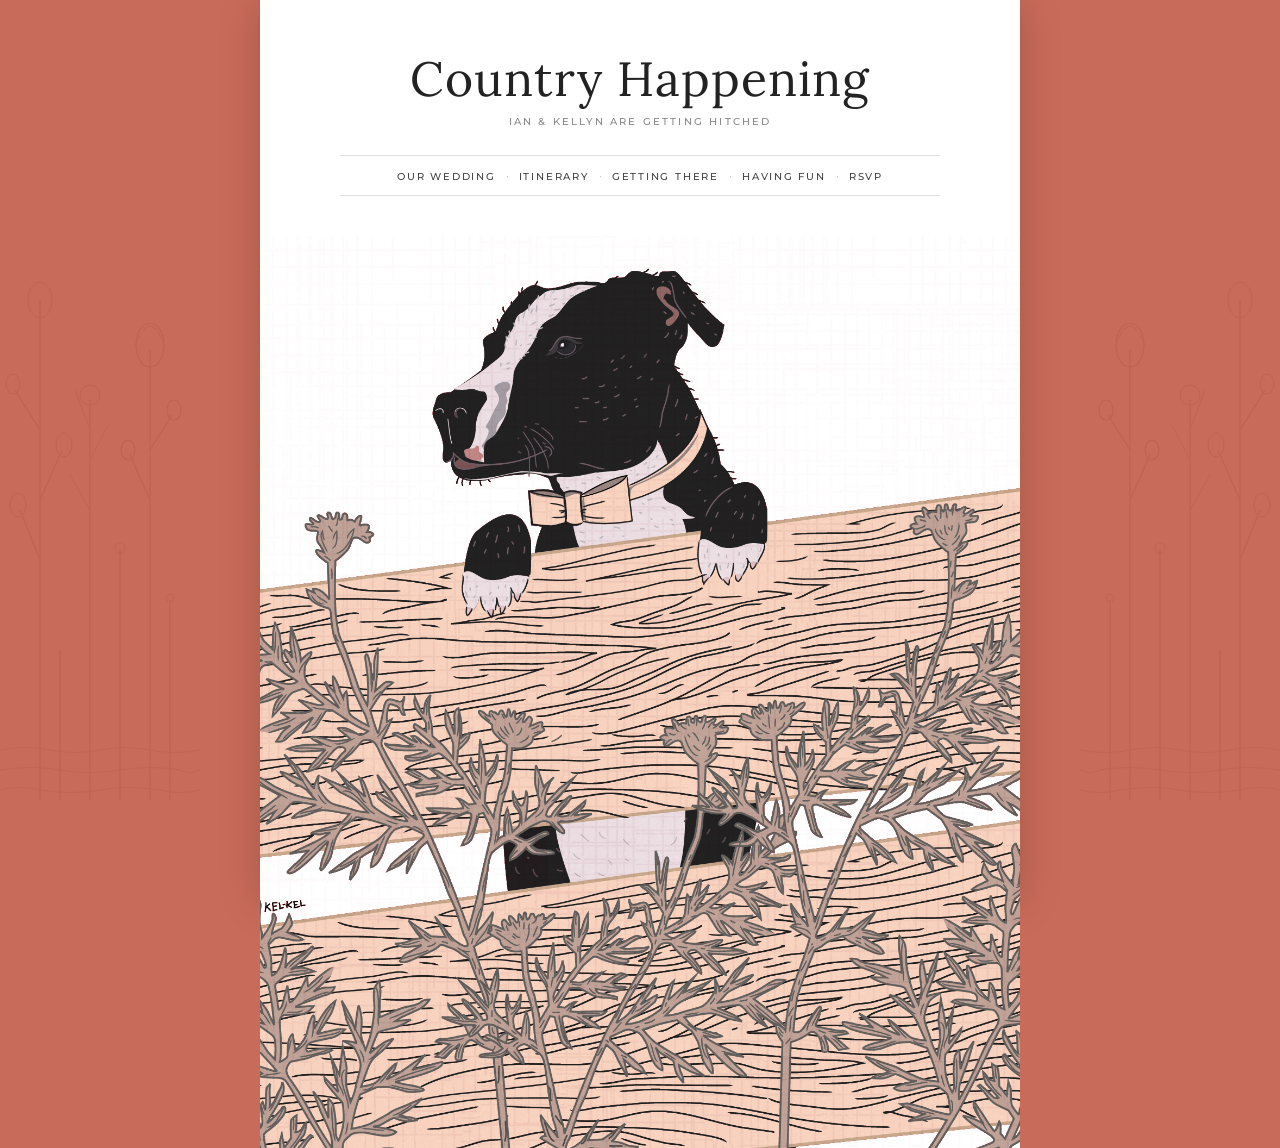
==== index.html @ 74654b78 "Initial site recreation of Country Happening wedding website Recreates the 2015 Squarespace wedding " ====
<!DOCTYPE html>
<html lang="en">
<head>
  <meta charset="UTF-8">
  <meta name="viewport" content="width=device-width, initial-scale=1.0">
  <title>Country Happening</title>
  <link rel="stylesheet" href="css/style.css">
</head>
<body>
  <div class="page-wrapper">

    <header class="site-header">
      <h1 class="site-title">Country Happening</h1>
      <p class="site-subtitle">Ian &amp; Kellyn Are Getting Hitched</p>
      <nav class="site-nav" aria-label="Primary">
        <ul>
          <li><a href="wedding.html">Our Wedding</a></li>
          <li><a href="itinerary.html">Itinerary</a></li>
          <li><a href="getting-there.html">Getting There</a></li>
          <li><a href="having-fun.html">Having Fun</a></li>
          <li><a href="rsvp.html">RSVP</a></li>
        </ul>
      </nav>
    </header>

    <main class="site-content">
      <!-- Dog illustration — front and back swap every 10 seconds -->
      <div class="hero-dog" style="position:relative; margin: 0 -60px;">
        <img class="dog-front" src="images/white_front.jpg" alt="Tay, the dog, peeking over a fence from the front" style="width:100%; display:block;">
        <img class="dog-back"  src="images/white_back.jpg"  alt="Tay, the dog, seen from the back" style="position:absolute;top:0;left:0;width:100%;opacity:0;">
      </div>
    </main>

    <footer class="site-footer">
      <nav class="site-footer-nav" aria-label="Footer primary">
        <ul>
          <li><a href="wedding.html">Our Wedding</a></li>
          <li><a href="itinerary.html">Itinerary</a></li>
          <li><a href="getting-there.html">Getting There</a></li>
          <li><a href="having-fun.html">Having Fun</a></li>
          <li><a href="rsvp.html">RSVP</a></li>
        </ul>
      </nav>
      <nav class="site-footer-nav" aria-label="Footer secondary">
        <ul>
          <li><a href="photos.html">Photos</a></li>
          <li><a href="playlist.html">Playlist</a></li>
          <li><a href="road-trip.html">Road Trip</a></li>
          <li><a href="registry.html">Registry</a></li>
          <li><a href="updates.html">Updates</a></li>
        </ul>
      </nav>
      <p class="footer-quote">"Sunset Scenes, West Virginia Blue Ridge Mountains, Shenandoah River" &mdash; John Denver</p>
    </footer>

  </div>

  <script>
    // Swap front/back dog illustration every 10 seconds
    const front = document.querySelector('.dog-front');
    const back  = document.querySelector('.dog-back');
    let showingFront = true;

    setInterval(() => {
      if (showingFront) {
        back.style.transition  = 'opacity 1s ease';
        front.style.transition = 'opacity 1s ease';
        back.style.opacity  = '1';
        front.style.opacity = '0';
      } else {
        back.style.opacity  = '0';
        front.style.opacity = '1';
      }
      showingFront = !showingFront;
    }, 10000);
  </script>
</body>
</html>
---- css/style.css ----
@import url('https://fonts.googleapis.com/css2?family=Lora:ital,wght@0,400;0,700;1,400&family=Montserrat:wght@300;400;500;600&display=swap');

/* ─── Reset & Base ─────────────────────────────────────────── */
*, *::before, *::after { box-sizing: border-box; margin: 0; padding: 0; }

html { font-size: 16px; }

body {
  font-family: 'Montserrat', 'Helvetica Neue', sans-serif;
  background-color: #C96B5A;
  min-height: 100vh;
  position: relative;
  overflow-x: hidden;
}

/* ─── Botanical Side Patterns ───────────────────────────────── */
body::before,
body::after {
  content: '';
  position: fixed;
  top: 0;
  bottom: 0;
  width: 200px;
  background-image: url("data:image/svg+xml,%3Csvg xmlns='http://www.w3.org/2000/svg' width='200' height='800' viewBox='0 0 200 800'%3E%3Cg fill='none' stroke='%23B85C4C' stroke-width='1.2' opacity='0.6'%3E%3C!-- Tall stem with leaves --%3E%3Cline x1='40' y1='800' x2='40' y2='300'/%3E%3Cellipse cx='40' cy='300' rx='12' ry='18' stroke-width='1'/%3E%3Cline x1='40' y1='560' x2='20' y2='510'/%3E%3Cellipse cx='18' cy='505' rx='8' ry='12' stroke-width='1'/%3E%3Cline x1='40' y1='500' x2='62' y2='450'/%3E%3Cellipse cx='64' cy='445' rx='8' ry='12' stroke-width='1'/%3E%3Cline x1='40' y1='430' x2='15' y2='390'/%3E%3Cellipse cx='13' cy='384' rx='7' ry='10' stroke-width='1'/%3E%3C!-- Wildflower stem --%3E%3Cline x1='90' y1='800' x2='90' y2='400'/%3E%3Ccircle cx='90' cy='395' r='10' stroke-width='1'/%3E%3Cline x1='90' y1='430' x2='75' y2='390' stroke-width='0.8'/%3E%3Cline x1='90' y1='460' x2='108' y2='425' stroke-width='0.8'/%3E%3Cline x1='90' y1='510' x2='70' y2='475' stroke-width='0.8'/%3E%3C!-- Thistle --%3E%3Cline x1='150' y1='800' x2='150' y2='350'/%3E%3Cellipse cx='150' cy='345' rx='14' ry='22' stroke-width='1.2'/%3E%3Cpath d='M 136 345 Q 140 330 150 325 Q 160 330 164 345' stroke-width='0.8'/%3E%3Cline x1='150' y1='500' x2='130' y2='455'/%3E%3Cellipse cx='128' cy='450' rx='7' ry='10'/%3E%3Cline x1='150' y1='450' x2='172' y2='415'/%3E%3Cellipse cx='174' cy='410' rx='7' ry='10'/%3E%3C!-- Small stems --%3E%3Cline x1='120' y1='800' x2='120' y2='550'/%3E%3Ccircle cx='120' cy='548' r='5' stroke-width='0.8'/%3E%3Cline x1='170' y1='800' x2='170' y2='600'/%3E%3Ccircle cx='170' cy='598' r='4' stroke-width='0.8'/%3E%3Cline x1='60' y1='800' x2='60' y2='650'/%3E%3C!-- Horizontal wavy grass lines --%3E%3Cpath d='M 0 750 Q 25 745 50 750 Q 75 755 100 750 Q 125 745 150 750 Q 175 755 200 750' stroke-width='0.8'/%3E%3Cpath d='M 0 770 Q 30 765 60 770 Q 90 775 120 770 Q 150 765 180 770 Q 190 775 200 770' stroke-width='0.8'/%3E%3Cpath d='M 0 790 Q 20 785 40 790 Q 70 795 100 790 Q 130 785 160 790 Q 180 795 200 790' stroke-width='0.8'/%3E%3C/g%3E%3C!-- Upper section repeat --%3E%3Cg fill='none' stroke='%23B85C4C' stroke-width='1.2' opacity='0.6' transform='translate(0,-800)'%3E%3Cline x1='40' y1='800' x2='40' y2='300'/%3E%3Cellipse cx='40' cy='300' rx='12' ry='18' stroke-width='1'/%3E%3Cline x1='40' y1='560' x2='20' y2='510'/%3E%3Cline x1='40' y1='500' x2='62' y2='450'/%3E%3Cline x1='90' y1='800' x2='90' y2='400'/%3E%3Ccircle cx='90' cy='395' r='10' stroke-width='1'/%3E%3Cline x1='150' y1='800' x2='150' y2='350'/%3E%3Cellipse cx='150' cy='345' rx='14' ry='22' stroke-width='1.2'/%3E%3Cline x1='120' y1='800' x2='120' y2='550'/%3E%3Ccircle cx='120' cy='548' r='5' stroke-width='0.8'/%3E%3Cpath d='M 0 750 Q 25 745 50 750 Q 75 755 100 750 Q 125 745 150 750 Q 175 755 200 750' stroke-width='0.8'/%3E%3C/g%3E%3C/svg%3E");
  background-repeat: repeat-y;
  background-size: 200px auto;
  pointer-events: none;
  z-index: 0;
}

body::before { left: 0; }
body::after  { right: 0; transform: scaleX(-1); }

/* ─── Page Wrapper ──────────────────────────────────────────── */
.page-wrapper {
  position: relative;
  z-index: 1;
  max-width: 760px;
  margin: 0 auto;
  background: #fff;
  box-shadow: 0 2px 40px rgba(0,0,0,0.18);
  min-height: 100vh;
}

/* ─── Site Header ───────────────────────────────────────────── */
.site-header {
  padding: 48px 40px 0;
  text-align: center;
}

.site-title {
  font-family: 'Lora', Georgia, serif;
  font-size: 3rem;
  font-weight: 400;
  letter-spacing: 0.02em;
  color: #222;
  margin-bottom: 6px;
}

.site-subtitle {
  font-family: 'Montserrat', sans-serif;
  font-size: 0.62rem;
  font-weight: 500;
  letter-spacing: 0.22em;
  text-transform: uppercase;
  color: #888;
  margin-bottom: 28px;
}

/* ─── Navigation ────────────────────────────────────────────── */
.site-nav {
  border-top: 1px solid #e0e0e0;
  border-bottom: 1px solid #e0e0e0;
  padding: 12px 0;
  margin: 0 40px;
}

.site-nav ul,
.site-footer-nav ul {
  list-style: none;
  display: flex;
  justify-content: center;
  flex-wrap: wrap;
  gap: 0;
}

.site-nav ul li,
.site-footer-nav ul li {
  display: flex;
  align-items: center;
}

.site-nav ul li:not(:last-child)::after,
.site-footer-nav ul li:not(:last-child)::after {
  content: '·';
  color: #bbb;
  margin: 0 10px;
  font-size: 0.75rem;
}

.site-nav a,
.site-footer-nav a {
  font-family: 'Montserrat', sans-serif;
  font-size: 0.62rem;
  font-weight: 500;
  letter-spacing: 0.18em;
  text-transform: uppercase;
  color: #444;
  text-decoration: none;
  transition: color 0.2s;
}

.site-nav a:hover,
.site-footer-nav a:hover,
.site-nav a.active,
.site-footer-nav a.active {
  color: #C96B5A;
}

/* ─── Main Content ──────────────────────────────────────────── */
.site-content {
  padding: 40px 60px 60px;
}

/* ─── Hero Dog Animation ────────────────────────────────────── */
.hero-dog {
  position: relative;
  text-align: center;
  margin: 0 -60px;
}

.hero-dog img {
  width: 100%;
  display: block;
}

.hero-dog .dog-front,
.hero-dog .dog-back {
  position: absolute;
  top: 0; left: 0;
  width: 100%;
}

.hero-dog .dog-back {
  animation: dogSwap 20s infinite;
}

.hero-dog .dog-front {
  animation: dogSwapFront 20s infinite;
}

@keyframes dogSwap {
  0%, 45%   { opacity: 0; }
  50%, 95%  { opacity: 1; }
  100%      { opacity: 0; }
}

@keyframes dogSwapFront {
  0%, 45%   { opacity: 1; }
  50%, 95%  { opacity: 0; }
  100%      { opacity: 1; }
}

/* ─── Content Typography ────────────────────────────────────── */
.site-content h1 {
  font-family: 'Lora', Georgia, serif;
  font-size: 1.6rem;
  font-weight: 400;
  text-align: center;
  letter-spacing: 0.04em;
  color: #222;
  margin: 32px 0 8px;
  text-transform: uppercase;
}

.site-content h2 {
  font-family: 'Montserrat', sans-serif;
  font-size: 0.95rem;
  font-weight: 500;
  color: #333;
  margin: 28px 0 12px;
  text-transform: uppercase;
  letter-spacing: 0.08em;
}

.site-content h3 {
  font-family: 'Montserrat', sans-serif;
  font-size: 0.7rem;
  font-weight: 600;
  color: #888;
  letter-spacing: 0.15em;
  text-transform: uppercase;
  text-align: center;
  margin: 4px 0 12px;
}

.site-content h4 {
  font-family: 'Montserrat', sans-serif;
  font-size: 0.7rem;
  font-weight: 600;
  color: #888;
  letter-spacing: 0.12em;
  text-transform: uppercase;
  margin: 20px 0 6px;
}

.site-content p {
  font-size: 0.88rem;
  line-height: 1.75;
  color: #444;
  margin-bottom: 14px;
}

.site-content .lead {
  font-size: 0.88rem;
  line-height: 1.8;
  color: #555;
  text-align: center;
  margin: 0 auto 28px;
  max-width: 580px;
}

.site-content a {
  color: #C96B5A;
  text-decoration: underline;
  text-decoration-color: rgba(201,107,90,0.4);
}

.site-content a:hover { text-decoration-color: #C96B5A; }

.site-content hr {
  border: none;
  border-top: 1px solid #e8e8e8;
  margin: 28px 0;
}

.site-content ol, .site-content ul {
  padding-left: 22px;
  margin-bottom: 16px;
}

.site-content li {
  font-size: 0.88rem;
  line-height: 1.75;
  color: #444;
  margin-bottom: 8px;
}

/* ─── Page Hero Image ───────────────────────────────────────── */
.page-hero {
  margin: 0 -60px 32px;
}

.page-hero img {
  width: 100%;
  display: block;
  max-height: 360px;
  object-fit: cover;
}

.page-hero figcaption {
  font-size: 0.68rem;
  color: #aaa;
  text-align: center;
  padding: 6px 0;
  letter-spacing: 0.06em;
  font-style: italic;
}

/* ─── Itinerary Items ───────────────────────────────────────── */
.itinerary-day {
  display: flex;
  gap: 24px;
  margin-bottom: 40px;
  align-items: flex-start;
}

.itinerary-day .day-image {
  flex: 0 0 180px;
}

.itinerary-day .day-image img {
  width: 100%;
  display: block;
}

.itinerary-day .day-content {
  flex: 1;
}

.itinerary-day .day-title {
  font-family: 'Montserrat', sans-serif;
  font-size: 0.62rem;
  font-weight: 700;
  letter-spacing: 0.2em;
  text-transform: uppercase;
  color: #888;
  margin-bottom: 2px;
}

.itinerary-day .day-name {
  font-family: 'Lora', Georgia, serif;
  font-size: 1.4rem;
  color: #222;
  margin-bottom: 4px;
}

.itinerary-day .day-date {
  font-size: 0.72rem;
  color: #aaa;
  letter-spacing: 0.06em;
  margin-bottom: 12px;
}

/* ─── Photo Gallery ─────────────────────────────────────────── */
.photo-grid {
  display: grid;
  grid-template-columns: repeat(3, 1fr);
  gap: 6px;
  margin: 0 -60px;
}

.photo-grid img {
  width: 100%;
  aspect-ratio: 1;
  object-fit: cover;
  display: block;
  cursor: pointer;
  transition: opacity 0.2s;
}

.photo-grid img:hover { opacity: 0.88; }

/* ─── Playlist ──────────────────────────────────────────────── */
.playlist-embed {
  display: flex;
  gap: 24px;
  align-items: flex-start;
  margin-bottom: 32px;
}

.playlist-embed .album-art {
  flex: 0 0 140px;
}

.playlist-embed .album-art img {
  width: 100%;
  display: block;
  border: 1px solid #eee;
}

.playlist-embed .album-info .playlist-title {
  font-family: 'Montserrat', sans-serif;
  font-size: 0.68rem;
  font-weight: 700;
  letter-spacing: 0.15em;
  text-transform: uppercase;
  color: #444;
  margin-bottom: 2px;
}

.playlist-embed .album-info p {
  font-size: 0.75rem;
  color: #888;
}

.tracklist {
  list-style: none;
  padding: 0;
}

.tracklist li {
  display: flex;
  justify-content: space-between;
  align-items: baseline;
  padding: 10px 0;
  border-bottom: 1px solid #f0f0f0;
  font-size: 0.82rem;
  color: #333;
}

.tracklist li .track-artist {
  font-size: 0.72rem;
  color: #999;
  margin-top: 2px;
}

.tracklist li .track-info { flex: 1; }

.tracklist li .track-duration {
  color: #bbb;
  font-size: 0.72rem;
  margin-left: 12px;
}

/* ─── Registry ──────────────────────────────────────────────── */
.registry-orgs ol {
  padding-left: 20px;
}

.registry-orgs li {
  margin-bottom: 14px;
}

/* ─── Updates ───────────────────────────────────────────────── */
.post-item {
  margin-bottom: 48px;
  padding-bottom: 48px;
  border-bottom: 1px solid #eee;
}

.post-item:last-child { border-bottom: none; }

.post-meta {
  font-size: 0.68rem;
  color: #aaa;
  letter-spacing: 0.1em;
  text-transform: uppercase;
  margin-bottom: 8px;
}

.post-title {
  font-family: 'Lora', Georgia, serif;
  font-size: 1.4rem;
  font-weight: 400;
  color: #222;
  margin-bottom: 16px;
}

/* ─── RSVP Form ─────────────────────────────────────────────── */
.form-field {
  margin-bottom: 20px;
}

.form-field label {
  display: block;
  font-size: 0.68rem;
  font-weight: 600;
  letter-spacing: 0.12em;
  text-transform: uppercase;
  color: #666;
  margin-bottom: 6px;
}

.form-field input,
.form-field textarea {
  width: 100%;
  padding: 10px 14px;
  border: 1px solid #ddd;
  font-family: 'Montserrat', sans-serif;
  font-size: 0.85rem;
  color: #333;
  background: #fafafa;
  outline: none;
  transition: border-color 0.2s;
}

.form-field input:focus,
.form-field textarea:focus { border-color: #C96B5A; }

.form-field textarea { height: 100px; resize: vertical; }

.form-row { display: flex; gap: 16px; }
.form-row .form-field { flex: 1; }

.btn-submit {
  display: block;
  width: 100%;
  padding: 14px;
  background: #333;
  color: #fff;
  border: none;
  font-family: 'Montserrat', sans-serif;
  font-size: 0.68rem;
  font-weight: 600;
  letter-spacing: 0.2em;
  text-transform: uppercase;
  cursor: pointer;
  transition: background 0.2s;
  margin-top: 10px;
}

.btn-submit:hover { background: #C96B5A; }

.archived-notice {
  background: #fdf5f4;
  border: 1px solid #f0d8d4;
  padding: 16px 20px;
  margin-bottom: 28px;
  font-size: 0.82rem;
  color: #888;
  text-align: center;
}

/* ─── Site Footer ───────────────────────────────────────────── */
.site-footer {
  padding: 28px 40px 40px;
  text-align: center;
  border-top: 1px solid #e0e0e0;
}

.site-footer-nav {
  margin-bottom: 14px;
}

.site-footer-nav + .site-footer-nav {
  margin-top: 10px;
  margin-bottom: 0;
}

.footer-quote {
  font-family: 'Lora', Georgia, serif;
  font-style: italic;
  font-size: 0.72rem;
  color: #bbb;
  margin-top: 20px;
  letter-spacing: 0.04em;
}

/* ─── Road Trip Stops ───────────────────────────────────────── */
.stop-item {
  margin-bottom: 32px;
}

.stop-item h3 {
  text-align: left;
  font-size: 0.75rem;
  color: #C96B5A;
  margin-bottom: 4px;
}

/* ─── Responsive ────────────────────────────────────────────── */
@media (max-width: 820px) {
  body::before, body::after { display: none; }
  .page-wrapper { box-shadow: none; }
  .site-content { padding: 30px 30px 50px; }
  .page-hero, .hero-dog { margin: 0 -30px 28px; }
  .photo-grid { margin: 0 -30px; grid-template-columns: repeat(2, 1fr); }
  .site-header { padding: 36px 30px 0; }
  .site-nav { margin: 0 30px; }
  .site-footer { padding: 24px 30px 36px; }
  .itinerary-day { flex-direction: column; }
  .itinerary-day .day-image { flex: none; width: 100%; }
  .playlist-embed { flex-direction: column; }
}

@media (max-width: 500px) {
  .site-title { font-size: 2.2rem; }
  .photo-grid { grid-template-columns: repeat(2, 1fr); }
}
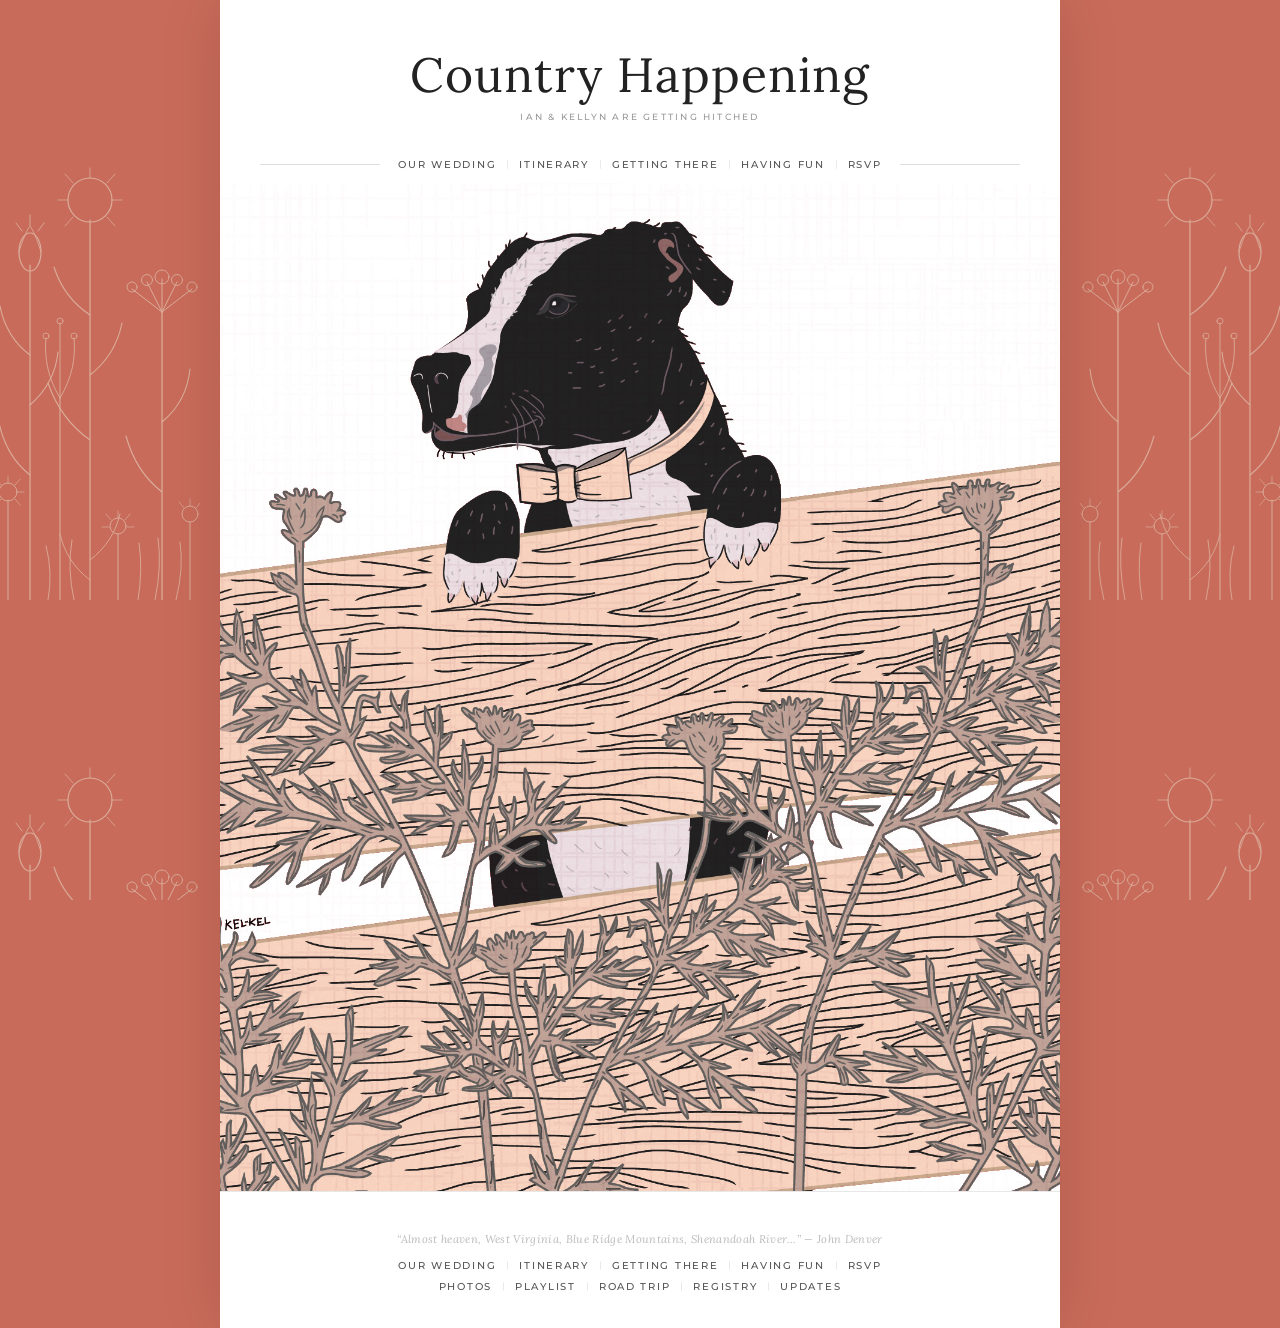
==== commit 9a6053cb: "Overhaul homepage layout to match original Squarespace site - Add botanical wildflower SVG side patt" ====
--- a/index.html
+++ b/index.html
@@ -10,7 +10,7 @@
   <div class="page-wrapper">
 
     <header class="site-header">
-      <h1 class="site-title">Country Happening</h1>
+      <h1 class="site-title"><a href="index.html">Country Happening</a></h1>
       <p class="site-subtitle">Ian &amp; Kellyn Are Getting Hitched</p>
       <nav class="site-nav" aria-label="Primary">
         <ul>
@@ -23,15 +23,16 @@
       </nav>
     </header>
 
-    <main class="site-content">
-      <!-- Dog illustration — front and back swap every 10 seconds -->
-      <div class="hero-dog" style="position:relative; margin: 0 -60px;">
-        <img class="dog-front" src="images/white_front.jpg" alt="Tay, the dog, peeking over a fence from the front" style="width:100%; display:block;">
-        <img class="dog-back"  src="images/white_back.jpg"  alt="Tay, the dog, seen from the back" style="position:absolute;top:0;left:0;width:100%;opacity:0;">
+    <!-- Homepage: full-bleed dog illustration, no padding -->
+    <main class="site-content site-content--home">
+      <div class="hero-dog">
+        <img class="dog-front" src="images/white_front.jpg" alt="Tay, peeking over a fence from the front">
+        <img class="dog-back"  src="images/white_back.jpg"  alt="Tay, seen from the back">
       </div>
     </main>
 
     <footer class="site-footer">
+      <p class="footer-quote">&ldquo;Almost heaven, West Virginia, Blue Ridge Mountains, Shenandoah River&hellip;&rdquo; &mdash; John Denver</p>
       <nav class="site-footer-nav" aria-label="Footer primary">
         <ul>
           <li><a href="wedding.html">Our Wedding</a></li>
@@ -50,26 +51,25 @@
           <li><a href="updates.html">Updates</a></li>
         </ul>
       </nav>
-      <p class="footer-quote">"Sunset Scenes, West Virginia Blue Ridge Mountains, Shenandoah River" &mdash; John Denver</p>
     </footer>
 
   </div>
 
   <script>
-    // Swap front/back dog illustration every 10 seconds
+    // Swap front/back dog illustration every 10 seconds with a 1s crossfade
     const front = document.querySelector('.dog-front');
     const back  = document.querySelector('.dog-back');
     let showingFront = true;
 
     setInterval(() => {
+      front.style.transition = 'opacity 1s ease';
+      back.style.transition  = 'opacity 1s ease';
       if (showingFront) {
-        back.style.transition  = 'opacity 1s ease';
-        front.style.transition = 'opacity 1s ease';
+        front.style.opacity = '0';
         back.style.opacity  = '1';
-        front.style.opacity = '0';
       } else {
+        front.style.opacity = '1';
         back.style.opacity  = '0';
-        front.style.opacity = '1';
       }
       showingFront = !showingFront;
     }, 10000);
--- a/css/style.css
+++ b/css/style.css
@@ -20,31 +20,32 @@
   position: fixed;
   top: 0;
   bottom: 0;
-  width: 200px;
-  background-image: url("data:image/svg+xml,%3Csvg xmlns='http://www.w3.org/2000/svg' width='200' height='800' viewBox='0 0 200 800'%3E%3Cg fill='none' stroke='%23B85C4C' stroke-width='1.2' opacity='0.6'%3E%3C!-- Tall stem with leaves --%3E%3Cline x1='40' y1='800' x2='40' y2='300'/%3E%3Cellipse cx='40' cy='300' rx='12' ry='18' stroke-width='1'/%3E%3Cline x1='40' y1='560' x2='20' y2='510'/%3E%3Cellipse cx='18' cy='505' rx='8' ry='12' stroke-width='1'/%3E%3Cline x1='40' y1='500' x2='62' y2='450'/%3E%3Cellipse cx='64' cy='445' rx='8' ry='12' stroke-width='1'/%3E%3Cline x1='40' y1='430' x2='15' y2='390'/%3E%3Cellipse cx='13' cy='384' rx='7' ry='10' stroke-width='1'/%3E%3C!-- Wildflower stem --%3E%3Cline x1='90' y1='800' x2='90' y2='400'/%3E%3Ccircle cx='90' cy='395' r='10' stroke-width='1'/%3E%3Cline x1='90' y1='430' x2='75' y2='390' stroke-width='0.8'/%3E%3Cline x1='90' y1='460' x2='108' y2='425' stroke-width='0.8'/%3E%3Cline x1='90' y1='510' x2='70' y2='475' stroke-width='0.8'/%3E%3C!-- Thistle --%3E%3Cline x1='150' y1='800' x2='150' y2='350'/%3E%3Cellipse cx='150' cy='345' rx='14' ry='22' stroke-width='1.2'/%3E%3Cpath d='M 136 345 Q 140 330 150 325 Q 160 330 164 345' stroke-width='0.8'/%3E%3Cline x1='150' y1='500' x2='130' y2='455'/%3E%3Cellipse cx='128' cy='450' rx='7' ry='10'/%3E%3Cline x1='150' y1='450' x2='172' y2='415'/%3E%3Cellipse cx='174' cy='410' rx='7' ry='10'/%3E%3C!-- Small stems --%3E%3Cline x1='120' y1='800' x2='120' y2='550'/%3E%3Ccircle cx='120' cy='548' r='5' stroke-width='0.8'/%3E%3Cline x1='170' y1='800' x2='170' y2='600'/%3E%3Ccircle cx='170' cy='598' r='4' stroke-width='0.8'/%3E%3Cline x1='60' y1='800' x2='60' y2='650'/%3E%3C!-- Horizontal wavy grass lines --%3E%3Cpath d='M 0 750 Q 25 745 50 750 Q 75 755 100 750 Q 125 745 150 750 Q 175 755 200 750' stroke-width='0.8'/%3E%3Cpath d='M 0 770 Q 30 765 60 770 Q 90 775 120 770 Q 150 765 180 770 Q 190 775 200 770' stroke-width='0.8'/%3E%3Cpath d='M 0 790 Q 20 785 40 790 Q 70 795 100 790 Q 130 785 160 790 Q 180 795 200 790' stroke-width='0.8'/%3E%3C/g%3E%3C!-- Upper section repeat --%3E%3Cg fill='none' stroke='%23B85C4C' stroke-width='1.2' opacity='0.6' transform='translate(0,-800)'%3E%3Cline x1='40' y1='800' x2='40' y2='300'/%3E%3Cellipse cx='40' cy='300' rx='12' ry='18' stroke-width='1'/%3E%3Cline x1='40' y1='560' x2='20' y2='510'/%3E%3Cline x1='40' y1='500' x2='62' y2='450'/%3E%3Cline x1='90' y1='800' x2='90' y2='400'/%3E%3Ccircle cx='90' cy='395' r='10' stroke-width='1'/%3E%3Cline x1='150' y1='800' x2='150' y2='350'/%3E%3Cellipse cx='150' cy='345' rx='14' ry='22' stroke-width='1.2'/%3E%3Cline x1='120' y1='800' x2='120' y2='550'/%3E%3Ccircle cx='120' cy='548' r='5' stroke-width='0.8'/%3E%3Cpath d='M 0 750 Q 25 745 50 750 Q 75 755 100 750 Q 125 745 150 750 Q 175 755 200 750' stroke-width='0.8'/%3E%3C/g%3E%3C/svg%3E");
+  width: 220px;
+  background-image: url('../images/botanical-pattern.svg');
   background-repeat: repeat-y;
   background-size: 200px auto;
   pointer-events: none;
   z-index: 0;
-}
-
-body::before { left: 0; }
+  opacity: 0.85;
+}
+
+body::before { left: 0; background-position: left top; }
 body::after  { right: 0; transform: scaleX(-1); }
 
 /* ─── Page Wrapper ──────────────────────────────────────────── */
 .page-wrapper {
   position: relative;
   z-index: 1;
-  max-width: 760px;
+  max-width: 840px;
   margin: 0 auto;
   background: #fff;
-  box-shadow: 0 2px 40px rgba(0,0,0,0.18);
+  box-shadow: 0 0 60px rgba(0,0,0,0.12);
   min-height: 100vh;
 }
 
 /* ─── Site Header ───────────────────────────────────────────── */
 .site-header {
-  padding: 48px 40px 0;
+  padding: 44px 40px 0;
   text-align: center;
 }
 
@@ -57,31 +58,57 @@
   margin-bottom: 6px;
 }
 
+.site-title a {
+  color: inherit;
+  text-decoration: none;
+}
+
+.site-title a:hover {
+  color: #C96B5A;
+}
+
 .site-subtitle {
   font-family: 'Montserrat', sans-serif;
-  font-size: 0.62rem;
+  font-size: 0.58rem;
   font-weight: 500;
-  letter-spacing: 0.22em;
-  text-transform: uppercase;
-  color: #888;
-  margin-bottom: 28px;
+  letter-spacing: 0.24em;
+  text-transform: uppercase;
+  color: #999;
+  margin-bottom: 24px;
 }
 
 /* ─── Navigation ────────────────────────────────────────────── */
+/* Nav spans full header width with decorative lines on each side */
 .site-nav {
-  border-top: 1px solid #e0e0e0;
-  border-bottom: 1px solid #e0e0e0;
-  padding: 12px 0;
-  margin: 0 40px;
-}
-
-.site-nav ul,
-.site-footer-nav ul {
+  display: flex;
+  align-items: center;
+  margin: 0;
+  padding: 13px 0;
+}
+
+.site-nav::before,
+.site-nav::after {
+  content: '';
+  flex: 1;
+  height: 1px;
+  background: #ddd;
+}
+
+.site-nav ul {
   list-style: none;
   display: flex;
   justify-content: center;
   flex-wrap: wrap;
   gap: 0;
+  padding: 0 18px;
+}
+
+.site-footer-nav ul {
+  list-style: none;
+  display: flex;
+  justify-content: center;
+  flex-wrap: wrap;
+  gap: 0;
 }
 
 .site-nav ul li,
@@ -90,22 +117,25 @@
   align-items: center;
 }
 
+/* Pipe separators */
 .site-nav ul li:not(:last-child)::after,
 .site-footer-nav ul li:not(:last-child)::after {
-  content: '·';
-  color: #bbb;
+  content: '|';
+  color: #ccc;
   margin: 0 10px;
-  font-size: 0.75rem;
+  font-size: 0.55rem;
+  font-weight: 300;
+  line-height: 1;
 }
 
 .site-nav a,
 .site-footer-nav a {
   font-family: 'Montserrat', sans-serif;
-  font-size: 0.62rem;
+  font-size: 0.6rem;
   font-weight: 500;
   letter-spacing: 0.18em;
   text-transform: uppercase;
-  color: #444;
+  color: #555;
   text-decoration: none;
   transition: color 0.2s;
 }
@@ -122,49 +152,37 @@
   padding: 40px 60px 60px;
 }
 
-/* ─── Hero Dog Animation ────────────────────────────────────── */
+/* Homepage: no padding — dog illustration is full-bleed */
+.site-content--home {
+  padding: 0;
+}
+
+/* ─── Hero Dog Animation (homepage) ────────────────────────── */
 .hero-dog {
   position: relative;
-  text-align: center;
-  margin: 0 -60px;
-}
-
-.hero-dog img {
-  width: 100%;
-  display: block;
-}
-
-.hero-dog .dog-front,
+  line-height: 0; /* remove gap below inline images */
+}
+
+/* Front image stays in normal flow to define container height */
+.hero-dog .dog-front {
+  display: block;
+  width: 100%;
+}
+
+/* Back image overlays on top, hidden by default; JS swaps opacity */
 .hero-dog .dog-back {
   position: absolute;
-  top: 0; left: 0;
-  width: 100%;
-}
-
-.hero-dog .dog-back {
-  animation: dogSwap 20s infinite;
-}
-
-.hero-dog .dog-front {
-  animation: dogSwapFront 20s infinite;
-}
-
-@keyframes dogSwap {
-  0%, 45%   { opacity: 0; }
-  50%, 95%  { opacity: 1; }
-  100%      { opacity: 0; }
-}
-
-@keyframes dogSwapFront {
-  0%, 45%   { opacity: 1; }
-  50%, 95%  { opacity: 0; }
-  100%      { opacity: 1; }
+  top: 0;
+  left: 0;
+  width: 100%;
+  display: block;
+  opacity: 0;
 }
 
 /* ─── Content Typography ────────────────────────────────────── */
 .site-content h1 {
   font-family: 'Lora', Georgia, serif;
-  font-size: 1.6rem;
+  font-size: 1.5rem;
   font-weight: 400;
   text-align: center;
   letter-spacing: 0.04em;
@@ -185,9 +203,9 @@
 
 .site-content h3 {
   font-family: 'Montserrat', sans-serif;
-  font-size: 0.7rem;
+  font-size: 0.68rem;
   font-weight: 600;
-  color: #888;
+  color: #999;
   letter-spacing: 0.15em;
   text-transform: uppercase;
   text-align: center;
@@ -246,7 +264,7 @@
   margin-bottom: 8px;
 }
 
-/* ─── Page Hero Image ───────────────────────────────────────── */
+/* ─── Page Hero Image (inner pages) ────────────────────────── */
 .page-hero {
   margin: 0 -60px 32px;
 }
@@ -402,7 +420,7 @@
   margin-bottom: 14px;
 }
 
-/* ─── Updates ───────────────────────────────────────────────── */
+/* ─── Updates / Blog Posts ──────────────────────────────────── */
 .post-item {
   margin-bottom: 48px;
   padding-bottom: 48px;
@@ -494,27 +512,26 @@
 
 /* ─── Site Footer ───────────────────────────────────────────── */
 .site-footer {
-  padding: 28px 40px 40px;
-  text-align: center;
-  border-top: 1px solid #e0e0e0;
+  padding: 22px 40px 36px;
+  text-align: center;
+  border-top: 1px solid #e8e8e8;
 }
 
 .site-footer-nav {
-  margin-bottom: 14px;
+  margin-bottom: 10px;
 }
 
 .site-footer-nav + .site-footer-nav {
-  margin-top: 10px;
   margin-bottom: 0;
 }
 
 .footer-quote {
   font-family: 'Lora', Georgia, serif;
   font-style: italic;
-  font-size: 0.72rem;
+  font-size: 0.7rem;
   color: #bbb;
-  margin-top: 20px;
-  letter-spacing: 0.04em;
+  margin: 18px 0 14px;
+  letter-spacing: 0.03em;
 }
 
 /* ─── Road Trip Stops ───────────────────────────────────────── */
@@ -530,15 +547,17 @@
 }
 
 /* ─── Responsive ────────────────────────────────────────────── */
-@media (max-width: 820px) {
+@media (max-width: 900px) {
   body::before, body::after { display: none; }
   .page-wrapper { box-shadow: none; }
+}
+
+@media (max-width: 820px) {
   .site-content { padding: 30px 30px 50px; }
-  .page-hero, .hero-dog { margin: 0 -30px 28px; }
+  .page-hero { margin: 0 -30px 28px; }
   .photo-grid { margin: 0 -30px; grid-template-columns: repeat(2, 1fr); }
-  .site-header { padding: 36px 30px 0; }
-  .site-nav { margin: 0 30px; }
-  .site-footer { padding: 24px 30px 36px; }
+  .site-header { padding: 36px 24px 0; }
+  .site-footer { padding: 20px 24px 32px; }
   .itinerary-day { flex-direction: column; }
   .itinerary-day .day-image { flex: none; width: 100%; }
   .playlist-embed { flex-direction: column; }
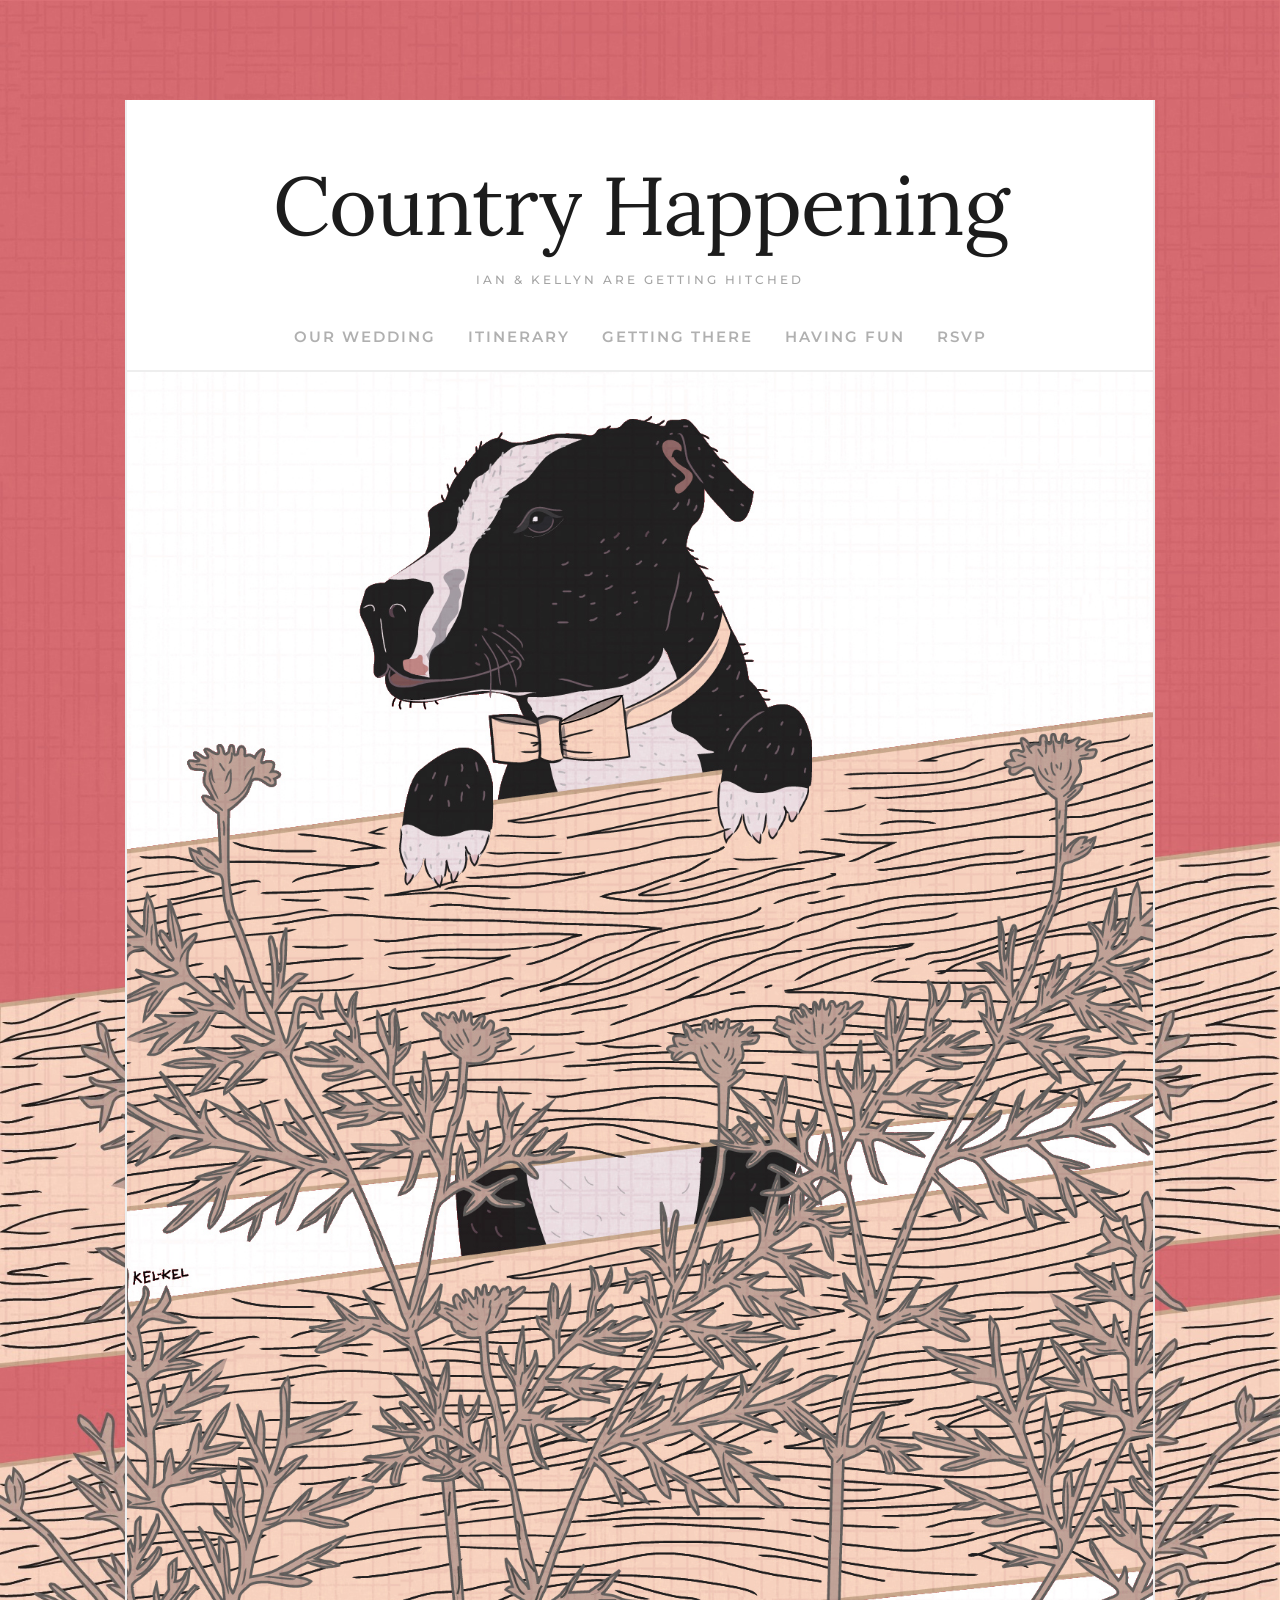
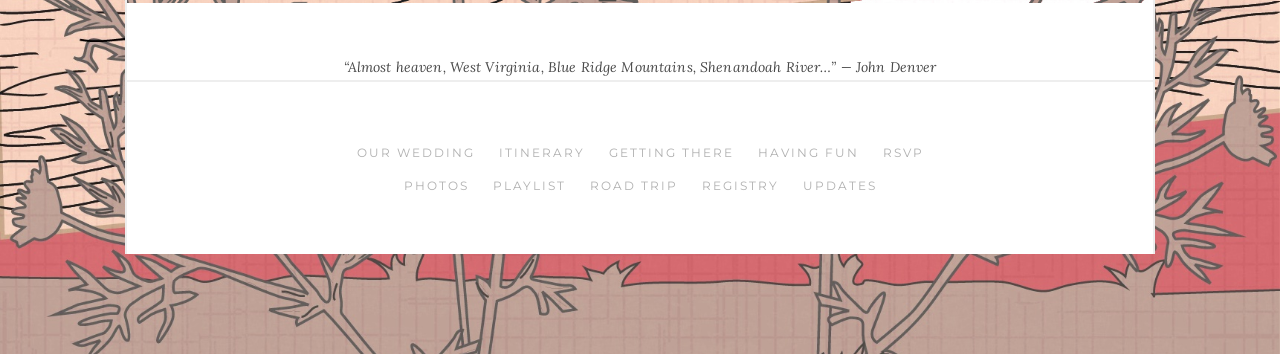
==== commit 3f3f1c1b: "Lock hero and footer structure to exact computed values Hero (Section 3): - site-content--home: marg" ====
--- a/index.html
+++ b/index.html
@@ -31,8 +31,8 @@
       </div>
     </main>
 
+      <p class="footer-quote">&ldquo;Almost heaven, West Virginia, Blue Ridge Mountains, Shenandoah River&hellip;&rdquo; &mdash; John Denver</p>
     <footer class="site-footer">
-      <p class="footer-quote">&ldquo;Almost heaven, West Virginia, Blue Ridge Mountains, Shenandoah River&hellip;&rdquo; &mdash; John Denver</p>
       <nav class="site-footer-nav" aria-label="Footer primary">
         <ul>
           <li><a href="wedding.html">Our Wedding</a></li>
--- a/css/style.css
+++ b/css/style.css
@@ -1,61 +1,65 @@
 @import url('https://fonts.googleapis.com/css2?family=Lora:ital,wght@0,400;0,700;1,400&family=Montserrat:wght@300;400;500;600&display=swap');
 
-/* ─── Reset & Base ─────────────────────────────────────────── */
+/* ─── Design Tokens (exact values from Squarespace computed styles) ── */
+:root {
+  --color-bg:           rgb(214, 108, 113);   /* body background: exact computed */
+  --color-border:       rgb(238, 238, 238);   /* panel borders + dividers: exact */
+  --color-text:         rgb(28, 28, 28);      /* headings + body text */
+  --color-text-medium:  rgba(28, 28, 28, 0.8);
+  --color-text-dim:     rgba(28, 28, 28, 0.4);
+  --color-text-faint:   rgba(28, 28, 28, 0.35);
+  --color-nav-default:  rgba(28, 28, 28, 0.35);
+  --color-nav-hover:    rgba(28, 28, 28, 0.7);
+  --color-accent:       rgb(214, 108, 113);   /* coral; matches bg — used for interactive accents */
+  --site-max-width:     1030px;               /* #canvas max-width: exact computed */
+  --site-margin:        100px;               /* canvas margin on all sides: exact computed */
+}
+
+/* ─── Reset & Base ──────────────────────────────────────────────── */
 *, *::before, *::after { box-sizing: border-box; margin: 0; padding: 0; }
 
 html { font-size: 16px; }
 
 body {
   font-family: 'Montserrat', 'Helvetica Neue', sans-serif;
-  background-color: #C96B5A;
-  min-height: 100vh;
-  position: relative;
-  overflow-x: hidden;
-}
-
-/* ─── Botanical Side Patterns ───────────────────────────────── */
-body::before,
-body::after {
-  content: '';
-  position: fixed;
-  top: 0;
-  bottom: 0;
-  width: 220px;
-  background-image: url('../images/botanical-pattern.svg');
-  background-repeat: repeat-y;
-  background-size: 200px auto;
-  pointer-events: none;
-  z-index: 0;
-  opacity: 0.85;
-}
-
-body::before { left: 0; background-position: left top; }
-body::after  { right: 0; transform: scaleX(-1); }
-
-/* ─── Page Wrapper ──────────────────────────────────────────── */
+  background-color: var(--color-bg);
+  background-image: url('../images/wedding-background.jpg');
+  background-repeat: no-repeat;
+  background-position: center top;
+  background-size: 100% auto;
+  overflow-x: hidden;   /* also creates BFC so page-wrapper margins don't collapse */
+  padding: 0;           /* body has no padding; white panel uses margin: 100px auto */
+}
+
+/* ─── Page Wrapper (#canvas equivalent) ─────────────────────────── */
 .page-wrapper {
   position: relative;
   z-index: 1;
-  max-width: 840px;
-  margin: 0 auto;
+  max-width: var(--site-max-width);     /* 1030px: exact computed */
+  margin: var(--site-margin) auto;      /* 100px top/bottom; auto = centered left/right */
   background: #fff;
-  box-shadow: 0 0 60px rgba(0,0,0,0.12);
-  min-height: 100vh;
-}
-
-/* ─── Site Header ───────────────────────────────────────────── */
+  border-left:  2px solid var(--color-border);
+  border-right: 2px solid var(--color-border);
+  /* No box-shadow: original has none */
+}
+
+/* ─── Site Header ────────────────────────────────────────────────── */
 .site-header {
-  padding: 44px 40px 0;
-  text-align: center;
-}
-
+  padding: 56px 60px 0;
+  text-align: center;
+  /* border-bottom acts as .page-divider (2px rule between header and content) */
+  border-bottom: 2px solid var(--color-border);
+}
+
+/* ─── Site Title (h1.logo equivalent) ───────────────────────────── */
 .site-title {
   font-family: 'Lora', Georgia, serif;
-  font-size: 3rem;
+  font-size: 82px;          /* exact computed */
+  line-height: 1.2;         /* = 98.4px: exact computed */
   font-weight: 400;
-  letter-spacing: 0.02em;
-  color: #222;
-  margin-bottom: 6px;
+  letter-spacing: -1px;     /* exact computed — negative tracking */
+  color: var(--color-text); /* rgb(28,28,28): exact computed */
+  margin-bottom: 0;         /* exact computed */
 }
 
 .site-title a {
@@ -64,34 +68,28 @@
 }
 
 .site-title a:hover {
-  color: #C96B5A;
-}
-
+  color: var(--color-accent);
+}
+
+/* ─── Site Subtitle (.site-tag-line equivalent) ──────────────────── */
 .site-subtitle {
   font-family: 'Montserrat', sans-serif;
-  font-size: 0.58rem;
+  font-size: 12px;                  /* exact computed */
   font-weight: 500;
-  letter-spacing: 0.24em;
-  text-transform: uppercase;
-  color: #999;
-  margin-bottom: 24px;
-}
-
-/* ─── Navigation ────────────────────────────────────────────── */
-/* Nav spans full header width with decorative lines on each side */
+  letter-spacing: 3px;              /* exact computed */
+  text-transform: uppercase;
+  color: var(--color-text-dim);     /* rgba(28,28,28,0.4): exact computed */
+  padding-top: 18px;                /* .site-tag-line padding-top: exact computed */
+  margin-bottom: 0;
+}
+
+/* ─── Navigation (nav.main-nav equivalent) ───────────────────────── */
+/* No extending lines — original uses plain centered list + margin gaps */
 .site-nav {
   display: flex;
-  align-items: center;
-  margin: 0;
-  padding: 13px 0;
-}
-
-.site-nav::before,
-.site-nav::after {
-  content: '';
-  flex: 1;
-  height: 1px;
-  background: #ddd;
+  justify-content: center;
+  margin-top: 40px;         /* #topNav margin-top: exact computed */
+  padding-bottom: 24px;     /* space between last nav item and .page-divider border */
 }
 
 .site-nav ul {
@@ -99,77 +97,83 @@
   display: flex;
   justify-content: center;
   flex-wrap: wrap;
-  gap: 0;
-  padding: 0 18px;
-}
-
+}
+
+/* margin-left: 32px between items (exact computed; replaces pipes) */
+.site-nav ul li + li {
+  margin-left: 32px;
+}
+
+/* ─── Footer Nav ─────────────────────────────────────────────────── */
 .site-footer-nav ul {
   list-style: none;
   display: flex;
   justify-content: center;
   flex-wrap: wrap;
-  gap: 0;
-}
-
-.site-nav ul li,
-.site-footer-nav ul li {
-  display: flex;
-  align-items: center;
-}
-
-/* Pipe separators */
-.site-nav ul li:not(:last-child)::after,
-.site-footer-nav ul li:not(:last-child)::after {
-  content: '|';
-  color: #ccc;
-  margin: 0 10px;
-  font-size: 0.55rem;
-  font-weight: 300;
-  line-height: 1;
-}
-
-.site-nav a,
-.site-footer-nav a {
-  font-family: 'Montserrat', sans-serif;
-  font-size: 0.6rem;
-  font-weight: 500;
-  letter-spacing: 0.18em;
-  text-transform: uppercase;
-  color: #555;
+}
+
+.site-footer-nav ul li + li {
+  margin-left: 24px; /* footer nav items slightly tighter */
+}
+
+/* ─── Nav & Footer-Nav Links ─────────────────────────────────────── */
+/* Primary nav */
+.site-nav a {
+  font-family: 'Montserrat', sans-serif;
+  font-size: 15px;                    /* exact computed */
+  font-weight: 600;                   /* exact computed */
+  letter-spacing: 2px;               /* exact computed */
+  text-transform: uppercase;
+  color: var(--color-nav-default);   /* rgba(28,28,28,0.35): exact computed */
   text-decoration: none;
   transition: color 0.2s;
 }
 
 .site-nav a:hover,
+.site-nav a.active {
+  color: var(--color-nav-hover);     /* rgba(28,28,28,0.7): exact computed */
+}
+
+/* Footer nav (smaller, lighter weight than primary) */
+.site-footer-nav a {
+  font-family: 'Montserrat', sans-serif;
+  font-size: 12px;                   /* exact computed */
+  font-weight: 400;                  /* exact computed */
+  letter-spacing: 2px;              /* exact computed */
+  text-transform: uppercase;
+  color: var(--color-text-faint);   /* rgba(28,28,28,0.35): exact computed */
+  text-decoration: none;
+  transition: color 0.2s;
+}
+
 .site-footer-nav a:hover,
-.site-nav a.active,
 .site-footer-nav a.active {
-  color: #C96B5A;
-}
-
-/* ─── Main Content ──────────────────────────────────────────── */
+  color: var(--color-nav-hover);
+}
+
+/* ─── Main Content ───────────────────────────────────────────────── */
 .site-content {
   padding: 40px 60px 60px;
 }
 
 /* Homepage: no padding — dog illustration is full-bleed */
+/* margin-bottom: 52px = section#page margin-bottom: exact computed */
 .site-content--home {
   padding: 0;
-}
-
-/* ─── Hero Dog Animation (homepage) ────────────────────────── */
+  margin-bottom: 52px;
+}
+
+/* ─── Hero Dog Animation (homepage) ─────────────────────────────── */
 .hero-dog {
   position: relative;
-  line-height: 0; /* remove gap below inline images */
-}
-
-/* Front image stays in normal flow to define container height */
+  line-height: 0;
+}
+
 .hero-dog .dog-front {
   display: block;
   width: 100%;
 }
 
-/* Back image overlays on top, hidden by default; JS swaps opacity */
 .hero-dog .dog-back {
   position: absolute;
   top: 0;
@@ -179,14 +183,14 @@
   opacity: 0;
 }
 
-/* ─── Content Typography ────────────────────────────────────── */
+/* ─── Content Typography ─────────────────────────────────────────── */
 .site-content h1 {
   font-family: 'Lora', Georgia, serif;
   font-size: 1.5rem;
   font-weight: 400;
   text-align: center;
   letter-spacing: 0.04em;
-  color: #222;
+  color: var(--color-text);
   margin: 32px 0 8px;
   text-transform: uppercase;
 }
@@ -239,16 +243,16 @@
 }
 
 .site-content a {
-  color: #C96B5A;
+  color: var(--color-accent);
   text-decoration: underline;
-  text-decoration-color: rgba(201,107,90,0.4);
-}
-
-.site-content a:hover { text-decoration-color: #C96B5A; }
+  text-decoration-color: rgba(214, 108, 113, 0.4);
+}
+
+.site-content a:hover { text-decoration-color: var(--color-accent); }
 
 .site-content hr {
   border: none;
-  border-top: 1px solid #e8e8e8;
+  border-top: 1px solid var(--color-border);
   margin: 28px 0;
 }
 
@@ -264,7 +268,7 @@
   margin-bottom: 8px;
 }
 
-/* ─── Page Hero Image (inner pages) ────────────────────────── */
+/* ─── Page Hero Image (inner pages) ─────────────────────────────── */
 .page-hero {
   margin: 0 -60px 32px;
 }
@@ -285,7 +289,7 @@
   font-style: italic;
 }
 
-/* ─── Itinerary Items ───────────────────────────────────────── */
+/* ─── Itinerary Items ────────────────────────────────────────────── */
 .itinerary-day {
   display: flex;
   gap: 24px;
@@ -293,18 +297,9 @@
   align-items: flex-start;
 }
 
-.itinerary-day .day-image {
-  flex: 0 0 180px;
-}
-
-.itinerary-day .day-image img {
-  width: 100%;
-  display: block;
-}
-
-.itinerary-day .day-content {
-  flex: 1;
-}
+.itinerary-day .day-image { flex: 0 0 180px; }
+.itinerary-day .day-image img { width: 100%; display: block; }
+.itinerary-day .day-content { flex: 1; }
 
 .itinerary-day .day-title {
   font-family: 'Montserrat', sans-serif;
@@ -319,7 +314,7 @@
 .itinerary-day .day-name {
   font-family: 'Lora', Georgia, serif;
   font-size: 1.4rem;
-  color: #222;
+  color: var(--color-text);
   margin-bottom: 4px;
 }
 
@@ -330,7 +325,7 @@
   margin-bottom: 12px;
 }
 
-/* ─── Photo Gallery ─────────────────────────────────────────── */
+/* ─── Photo Gallery ──────────────────────────────────────────────── */
 .photo-grid {
   display: grid;
   grid-template-columns: repeat(3, 1fr);
@@ -349,7 +344,7 @@
 
 .photo-grid img:hover { opacity: 0.88; }
 
-/* ─── Playlist ──────────────────────────────────────────────── */
+/* ─── Playlist ───────────────────────────────────────────────────── */
 .playlist-embed {
   display: flex;
   gap: 24px;
@@ -357,15 +352,8 @@
   margin-bottom: 32px;
 }
 
-.playlist-embed .album-art {
-  flex: 0 0 140px;
-}
-
-.playlist-embed .album-art img {
-  width: 100%;
-  display: block;
-  border: 1px solid #eee;
-}
+.playlist-embed .album-art { flex: 0 0 140px; }
+.playlist-embed .album-art img { width: 100%; display: block; border: 1px solid #eee; }
 
 .playlist-embed .album-info .playlist-title {
   font-family: 'Montserrat', sans-serif;
@@ -377,15 +365,9 @@
   margin-bottom: 2px;
 }
 
-.playlist-embed .album-info p {
-  font-size: 0.75rem;
-  color: #888;
-}
-
-.tracklist {
-  list-style: none;
-  padding: 0;
-}
+.playlist-embed .album-info p { font-size: 0.75rem; color: #888; }
+
+.tracklist { list-style: none; padding: 0; }
 
 .tracklist li {
   display: flex;
@@ -397,30 +379,15 @@
   color: #333;
 }
 
-.tracklist li .track-artist {
-  font-size: 0.72rem;
-  color: #999;
-  margin-top: 2px;
-}
-
+.tracklist li .track-artist { font-size: 0.72rem; color: #999; margin-top: 2px; }
 .tracklist li .track-info { flex: 1; }
-
-.tracklist li .track-duration {
-  color: #bbb;
-  font-size: 0.72rem;
-  margin-left: 12px;
-}
-
-/* ─── Registry ──────────────────────────────────────────────── */
-.registry-orgs ol {
-  padding-left: 20px;
-}
-
-.registry-orgs li {
-  margin-bottom: 14px;
-}
-
-/* ─── Updates / Blog Posts ──────────────────────────────────── */
+.tracklist li .track-duration { color: #bbb; font-size: 0.72rem; margin-left: 12px; }
+
+/* ─── Registry ───────────────────────────────────────────────────── */
+.registry-orgs ol { padding-left: 20px; }
+.registry-orgs li { margin-bottom: 14px; }
+
+/* ─── Updates / Blog Posts ───────────────────────────────────────── */
 .post-item {
   margin-bottom: 48px;
   padding-bottom: 48px;
@@ -441,14 +408,12 @@
   font-family: 'Lora', Georgia, serif;
   font-size: 1.4rem;
   font-weight: 400;
-  color: #222;
+  color: var(--color-text);
   margin-bottom: 16px;
 }
 
-/* ─── RSVP Form ─────────────────────────────────────────────── */
-.form-field {
-  margin-bottom: 20px;
-}
+/* ─── RSVP Form ──────────────────────────────────────────────────── */
+.form-field { margin-bottom: 20px; }
 
 .form-field label {
   display: block;
@@ -474,7 +439,7 @@
 }
 
 .form-field input:focus,
-.form-field textarea:focus { border-color: #C96B5A; }
+.form-field textarea:focus { border-color: var(--color-accent); }
 
 .form-field textarea { height: 100px; resize: vertical; }
 
@@ -498,7 +463,7 @@
   margin-top: 10px;
 }
 
-.btn-submit:hover { background: #C96B5A; }
+.btn-submit:hover { background: var(--color-accent); }
 
 .archived-notice {
   background: #fdf5f4;
@@ -510,60 +475,78 @@
   text-align: center;
 }
 
-/* ─── Site Footer ───────────────────────────────────────────── */
+/* ─── Site Footer (footer#footer equivalent) ─────────────────────── */
 .site-footer {
-  padding: 22px 40px 36px;
-  text-align: center;
-  border-top: 1px solid #e8e8e8;
+  padding: 60px;           /* exact computed: 60px top/bottom */
+  text-align: center;
+  border-top: 2px solid var(--color-border); /* exact computed: 2px */
 }
 
 .site-footer-nav {
-  margin-bottom: 10px;
+  margin-bottom: 14px;
 }
 
 .site-footer-nav + .site-footer-nav {
   margin-bottom: 0;
 }
 
+/* John Denver quote — sits OUTSIDE footer, directly above footer border-top.
+   Gap from dog image: from .site-content--home margin-bottom: 52px (exact computed).
+   Gap to footer border: 0px — quote immediately precedes footer. */
 .footer-quote {
   font-family: 'Lora', Georgia, serif;
   font-style: italic;
-  font-size: 0.7rem;
-  color: #bbb;
-  margin: 18px 0 14px;
-  letter-spacing: 0.03em;
-}
-
-/* ─── Road Trip Stops ───────────────────────────────────────── */
-.stop-item {
-  margin-bottom: 32px;
-}
+  font-size: 14px;             /* exact computed */
+  line-height: 1.8;            /* = 25.2px: exact computed */
+  color: var(--color-text-medium); /* rgba(28,28,28,0.8): exact computed */
+  text-align: center;
+  padding: 0 60px;             /* match footer horizontal padding */
+  margin: 0;                   /* no margin — gap provided by adjacent elements */
+  letter-spacing: 0.01em;
+}
+
+/* ─── Road Trip Stops ────────────────────────────────────────────── */
+.stop-item { margin-bottom: 32px; }
 
 .stop-item h3 {
   text-align: left;
   font-size: 0.75rem;
-  color: #C96B5A;
+  color: var(--color-accent);
   margin-bottom: 4px;
 }
 
-/* ─── Responsive ────────────────────────────────────────────── */
+/* ─── Responsive ─────────────────────────────────────────────────── */
+/* At viewports narrower than 1230px (1030+100+100), side margins shrink
+   automatically via margin: auto — no override needed.
+   We only need to shrink the vertical margin and adjust inner padding
+   at genuine mobile widths. */
+
 @media (max-width: 900px) {
-  body::before, body::after { display: none; }
-  .page-wrapper { box-shadow: none; }
-}
-
-@media (max-width: 820px) {
-  .site-content { padding: 30px 30px 50px; }
-  .page-hero { margin: 0 -30px 28px; }
-  .photo-grid { margin: 0 -30px; grid-template-columns: repeat(2, 1fr); }
-  .site-header { padding: 36px 24px 0; }
-  .site-footer { padding: 20px 24px 32px; }
+  .page-wrapper {
+    margin-top: 40px;
+    margin-bottom: 40px;
+    border-left: none;
+    border-right: none;
+  }
+}
+
+@media (max-width: 767px) {
+  /* Squarespace mobile breakpoint */
+  .page-wrapper { margin: 0; }
+  .site-header  { padding: 40px 24px 0; }
+  .site-title   { font-size: 52px; }
+  .site-content { padding: 30px 24px 50px; }
+  .page-hero    { margin: 0 -24px 28px; }
+  .photo-grid   { margin: 0 -24px; grid-template-columns: repeat(2, 1fr); }
+  .site-footer  { padding: 40px 24px; }
+  .site-nav     { margin-top: 28px; }
+  .site-nav ul li + li { margin-left: 20px; }
   .itinerary-day { flex-direction: column; }
   .itinerary-day .day-image { flex: none; width: 100%; }
   .playlist-embed { flex-direction: column; }
 }
 
 @media (max-width: 500px) {
-  .site-title { font-size: 2.2rem; }
+  .site-title { font-size: 40px; }
   .photo-grid { grid-template-columns: repeat(2, 1fr); }
 }
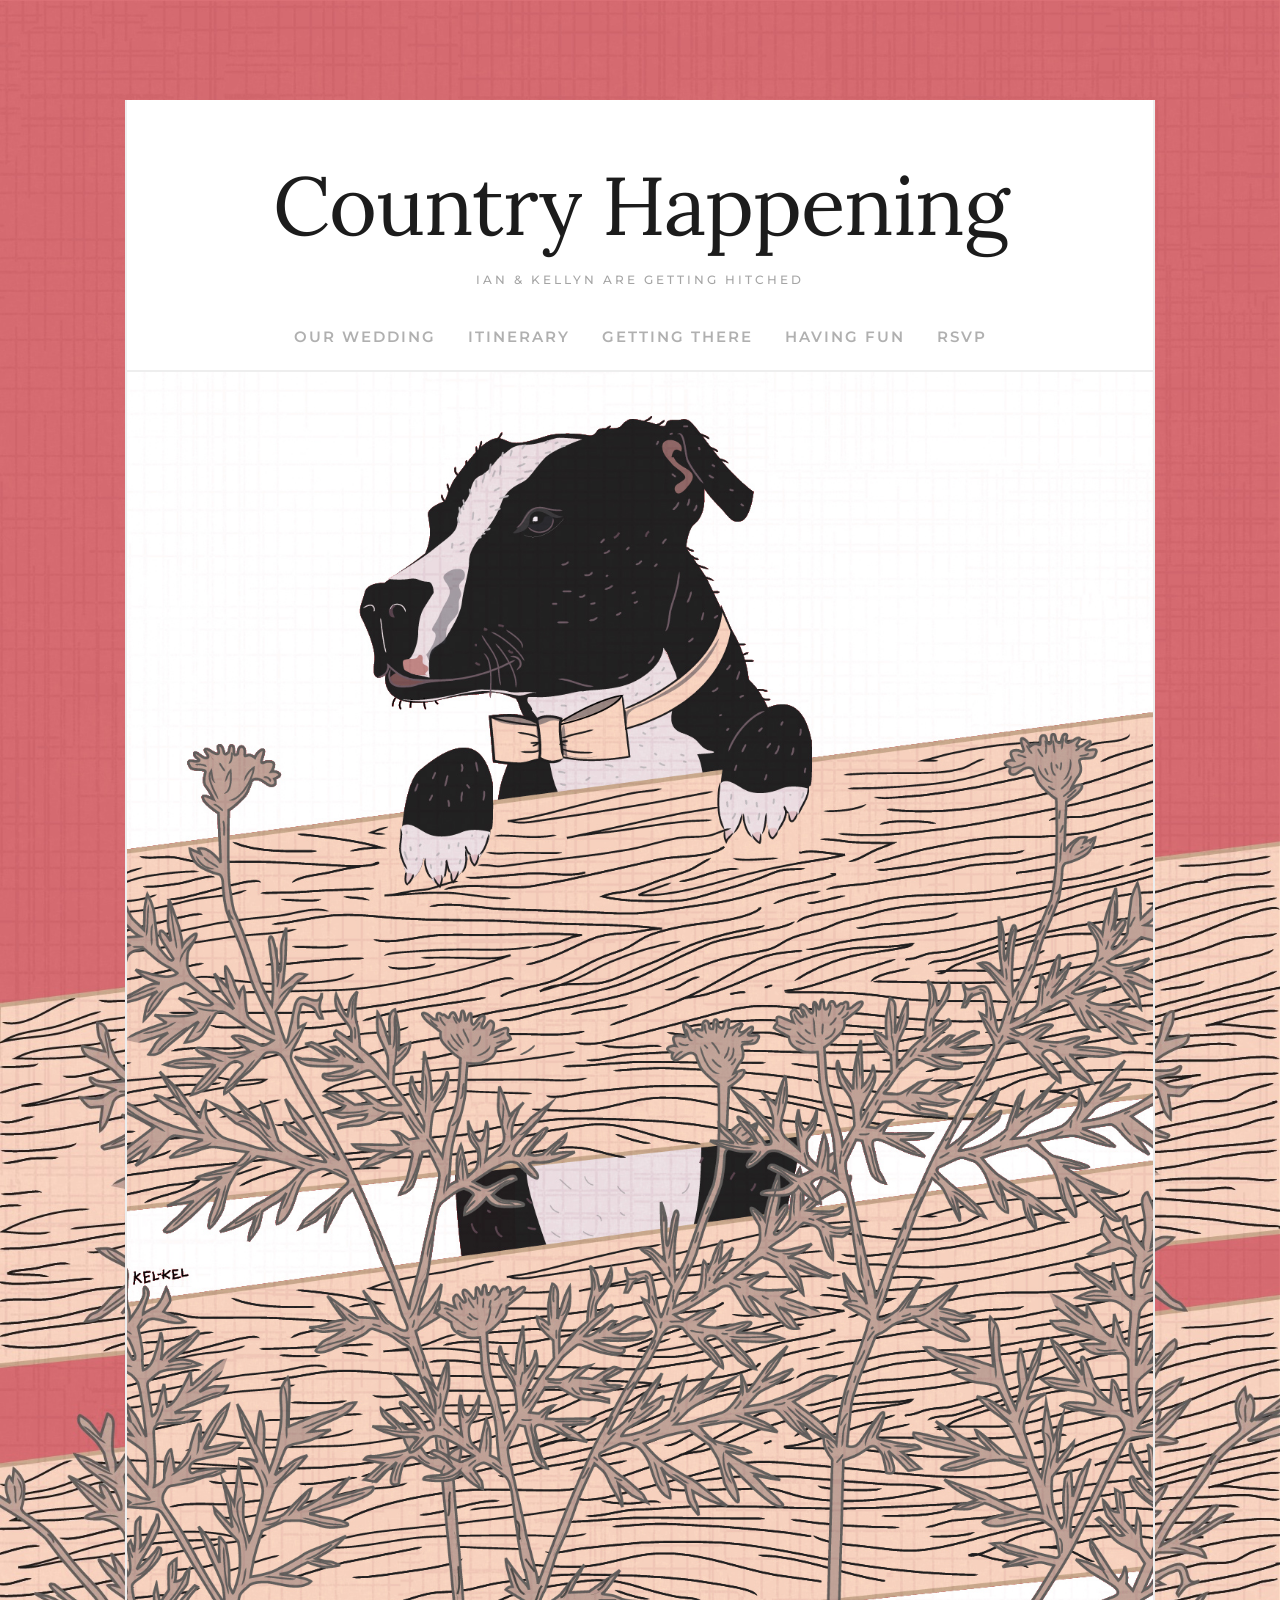
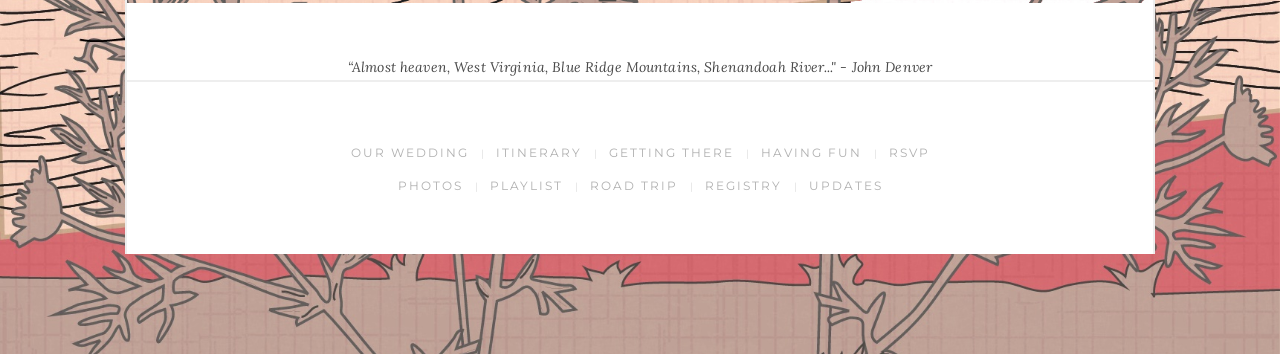
==== commit 57161df4: "Fix footer nav pipes and quote punctuation to match original Footer nav: - Re-add | pipe separators " ====
--- a/index.html
+++ b/index.html
@@ -31,7 +31,7 @@
       </div>
     </main>
 
-      <p class="footer-quote">&ldquo;Almost heaven, West Virginia, Blue Ridge Mountains, Shenandoah River&hellip;&rdquo; &mdash; John Denver</p>
+      <p class="footer-quote">&ldquo;Almost heaven, West Virginia, Blue Ridge Mountains, Shenandoah River..." - John Denver</p>
     <footer class="site-footer">
       <nav class="site-footer-nav" aria-label="Footer primary">
         <ul>
--- a/css/style.css
+++ b/css/style.css
@@ -45,7 +45,7 @@
 
 /* ─── Site Header ────────────────────────────────────────────────── */
 .site-header {
-  padding: 56px 60px 0;
+  padding: 56px 100px 0;   /* 100px sides = #canvas padding-left/right: exact computed */
   text-align: center;
   /* border-bottom acts as .page-divider (2px rule between header and content) */
   border-bottom: 2px solid var(--color-border);
@@ -99,7 +99,7 @@
   flex-wrap: wrap;
 }
 
-/* margin-left: 32px between items (exact computed; replaces pipes) */
+/* margin-left: 32px between items (exact computed; no pipes in header nav) */
 .site-nav ul li + li {
   margin-left: 32px;
 }
@@ -110,10 +110,17 @@
   display: flex;
   justify-content: center;
   flex-wrap: wrap;
-}
-
-.site-footer-nav ul li + li {
-  margin-left: 24px; /* footer nav items slightly tighter */
+  align-items: center;
+}
+
+/* Footer nav uses | pipe separators (distinct from header nav which uses margin) */
+.site-footer-nav ul li:not(:last-child)::after {
+  content: '|';
+  color: rgba(28, 28, 28, 0.2);
+  margin: 0 12px;
+  font-size: 10px;
+  font-weight: 300;
+  line-height: 1;
 }
 
 /* ─── Nav & Footer-Nav Links ─────────────────────────────────────── */
@@ -152,8 +159,9 @@
 }
 
 /* ─── Main Content ───────────────────────────────────────────────── */
+/* 100px sides = #canvas padding-left/right: exact computed */
 .site-content {
-  padding: 40px 60px 60px;
+  padding: 40px 100px 60px;
 }
 
 /* Homepage: no padding — dog illustration is full-bleed */
@@ -184,36 +192,42 @@
 }
 
 /* ─── Content Typography ─────────────────────────────────────────── */
+
+/* Section labels — maps to original h1 (proxima-nova equiv: Montserrat) */
 .site-content h1 {
-  font-family: 'Lora', Georgia, serif;
-  font-size: 1.5rem;
-  font-weight: 400;
-  text-align: center;
-  letter-spacing: 0.04em;
-  color: var(--color-text);
-  margin: 32px 0 8px;
-  text-transform: uppercase;
-}
-
+  font-family: 'Montserrat', sans-serif;
+  font-size: 20px;           /* exact computed */
+  font-weight: 600;          /* exact computed */
+  letter-spacing: 3px;       /* exact computed */
+  text-transform: uppercase; /* exact computed */
+  color: var(--color-text);  /* rgb(28,28,28): exact computed */
+  line-height: 1.2;          /* = 24px: exact computed */
+  text-align: left;
+  margin: 0 0 6px;           /* margin-bottom: 6px: exact computed */
+}
+
+/* Secondary headings (unused in original but kept as fallback) */
 .site-content h2 {
   font-family: 'Montserrat', sans-serif;
   font-size: 0.95rem;
   font-weight: 500;
-  color: #333;
+  color: var(--color-text);
   margin: 28px 0 12px;
   text-transform: uppercase;
-  letter-spacing: 0.08em;
-}
-
+  letter-spacing: 2px;
+}
+
+/* Time/date labels — maps to original h3 */
 .site-content h3 {
   font-family: 'Montserrat', sans-serif;
-  font-size: 0.68rem;
-  font-weight: 600;
-  color: #999;
-  letter-spacing: 0.15em;
-  text-transform: uppercase;
-  text-align: center;
-  margin: 4px 0 12px;
+  font-size: 14px;           /* exact computed */
+  font-weight: 300;          /* exact computed */
+  letter-spacing: 2px;       /* exact computed */
+  text-transform: uppercase; /* exact computed */
+  color: var(--color-text);  /* rgb(28,28,28): exact computed */
+  line-height: 1.6;          /* = 22.4px: exact computed */
+  text-align: left;
+  margin: 14px 0 4px;        /* margin-top: 14px, margin-bottom: 4.2px: exact computed */
 }
 
 .site-content h4 {
@@ -226,20 +240,24 @@
   margin: 20px 0 6px;
 }
 
+/* Body paragraphs */
 .site-content p {
-  font-size: 0.88rem;
-  line-height: 1.75;
-  color: #444;
+  font-size: 14px;                       /* exact computed */
+  line-height: 1.8;                      /* = 25.2px: exact computed */
+  color: var(--color-text-medium);       /* rgba(28,28,28,0.8): exact computed */
   margin-bottom: 14px;
 }
 
+/* Intro/lead paragraph — maps to original h2 (garamond equiv: Lora) */
 .site-content .lead {
-  font-size: 0.88rem;
-  line-height: 1.8;
-  color: #555;
-  text-align: center;
-  margin: 0 auto 28px;
-  max-width: 580px;
+  font-family: 'Lora', Georgia, serif;  /* garamond-premier-pro-display substitute */
+  font-size: 20px;                       /* exact computed */
+  font-weight: 400;                      /* original: 300; Lora's lightest = 400 */
+  line-height: 1.4;                      /* = 28px: exact computed */
+  letter-spacing: 0.5px;                /* exact computed */
+  color: var(--color-text);             /* rgb(28,28,28): exact computed */
+  text-align: left;
+  margin: 0 0 28px;
 }
 
 .site-content a {
@@ -252,25 +270,31 @@
 
 .site-content hr {
   border: none;
-  border-top: 1px solid var(--color-border);
-  margin: 28px 0;
-}
-
-.site-content ol, .site-content ul {
+  background-color: var(--color-border); /* height fill, not border: exact computed */
+  height: 2px;                           /* exact computed */
+  margin: 17px 0;                        /* .sqs-block-horizontalrule padding: 17px: exact */
+}
+
+.site-content ol {
+  padding-left: 40px;    /* exact computed: was 22px */
+  margin-bottom: 16px;
+}
+.site-content ul {
   padding-left: 22px;
   margin-bottom: 16px;
 }
 
 .site-content li {
-  font-size: 0.88rem;
-  line-height: 1.75;
-  color: #444;
-  margin-bottom: 8px;
+  font-size: 14px;                       /* exact computed */
+  line-height: 1.8;                      /* = 25.2px: exact computed */
+  color: var(--color-text-medium);       /* rgba(28,28,28,0.8): exact computed */
+  margin-bottom: 0;                      /* exact computed: was 8px */
 }
 
 /* ─── Page Hero Image (inner pages) ─────────────────────────────── */
+/* negative margin bleeds image to panel edge, overcoming 100px content padding */
 .page-hero {
-  margin: 0 -60px 32px;
+  margin: 0 -100px 32px;
 }
 
 .page-hero img {
@@ -281,8 +305,9 @@
 }
 
 .page-hero figcaption {
-  font-size: 0.68rem;
-  color: #aaa;
+  font-size: 12px;                       /* image-caption p: exact computed */
+  line-height: 1.68;                     /* = 20.16px: exact computed */
+  color: var(--color-text-medium);       /* rgba(28,28,28,0.8): exact computed */
   text-align: center;
   padding: 6px 0;
   letter-spacing: 0.06em;
@@ -326,114 +351,162 @@
 }
 
 /* ─── Photo Gallery ──────────────────────────────────────────────── */
+/* Original: .image-list single-column stacked, 28px gap between images */
 .photo-grid {
-  display: grid;
-  grid-template-columns: repeat(3, 1fr);
-  gap: 6px;
-  margin: 0 -60px;
+  display: block;
 }
 
 .photo-grid img {
   width: 100%;
-  aspect-ratio: 1;
-  object-fit: cover;
-  display: block;
+  display: block;
+  /* natural aspect ratio — no forced square crop */
+  margin-bottom: 28px;   /* exact computed: ~28px gap between images */
   cursor: pointer;
   transition: opacity 0.2s;
 }
 
+.photo-grid img:last-child { margin-bottom: 0; }
+
 .photo-grid img:hover { opacity: 0.88; }
 
 /* ─── Playlist ───────────────────────────────────────────────────── */
+/* .playlist-layout replicates original float: left (283px) + float: right (515px) */
+.playlist-layout {
+  display: flex;
+  gap: 60px;             /* exact computed: 858 − 283 − 515 = 60px */
+  align-items: flex-start;
+}
+
+/* Left column: album art (283px square) + title/description stacked below */
 .playlist-embed {
-  display: flex;
-  gap: 24px;
-  align-items: flex-start;
-  margin-bottom: 32px;
-}
-
-.playlist-embed .album-art { flex: 0 0 140px; }
-.playlist-embed .album-art img { width: 100%; display: block; border: 1px solid #eee; }
+  flex: 0 0 283px;       /* exact computed: header.album-info width = 283px */
+  display: block;
+}
+
+.playlist-embed .album-art img {
+  width: 283px;          /* exact computed */
+  height: 283px;         /* exact computed — square crop */
+  object-fit: cover;
+  display: block;
+}
 
 .playlist-embed .album-info .playlist-title {
   font-family: 'Montserrat', sans-serif;
-  font-size: 0.68rem;
-  font-weight: 700;
-  letter-spacing: 0.15em;
-  text-transform: uppercase;
-  color: #444;
-  margin-bottom: 2px;
-}
-
-.playlist-embed .album-info p { font-size: 0.75rem; color: #888; }
-
-.tracklist { list-style: none; padding: 0; }
+  font-size: 21px;       /* exact computed */
+  font-weight: 600;      /* exact computed */
+  text-transform: uppercase;
+  line-height: 1.2;      /* = 25.2px: exact computed */
+  color: var(--color-text);
+  letter-spacing: 0;
+  margin: 8px 0 4px;
+}
+
+.playlist-embed .album-info p {
+  font-size: 14px;
+  color: var(--color-text-medium);
+  line-height: 1.8;
+}
+
+/* Right column: tracklist fills remaining width */
+.tracklist {
+  flex: 1;
+  list-style: none;
+  padding: 0;
+  border-bottom: 2px solid rgba(0, 0, 0, 0.1);
+}
 
 .tracklist li {
   display: flex;
   justify-content: space-between;
   align-items: baseline;
   padding: 10px 0;
-  border-bottom: 1px solid #f0f0f0;
-  font-size: 0.82rem;
-  color: #333;
-}
-
-.tracklist li .track-artist { font-size: 0.72rem; color: #999; margin-top: 2px; }
-.tracklist li .track-info { flex: 1; }
-.tracklist li .track-duration { color: #bbb; font-size: 0.72rem; margin-left: 12px; }
+  border-top: 2px solid rgba(0, 0, 0, 0.1);  /* exact computed: .bg.bar */
+}
+
+/* Song title (maps to a.link in original) */
+.tracklist li .track-info {
+  font-size: 16px;                  /* exact computed: a.link font-size */
+  color: rgba(0, 0, 0, 0.85);      /* exact computed */
+  flex: 1;
+}
+
+/* Artist name */
+.tracklist li .track-artist {
+  font-size: 13px;                  /* exact computed */
+  color: rgba(0, 0, 0, 0.5);       /* exact computed */
+  margin-top: 2px;
+}
+
+/* Duration */
+.tracklist li .track-duration {
+  font-size: 13px;                  /* exact computed */
+  color: rgba(0, 0, 0, 0.5);       /* exact computed */
+  margin-left: 12px;
+  white-space: nowrap;
+}
 
 /* ─── Registry ───────────────────────────────────────────────────── */
 .registry-orgs ol { padding-left: 20px; }
 .registry-orgs li { margin-bottom: 14px; }
 
 /* ─── Updates / Blog Posts ───────────────────────────────────────── */
-.post-item {
-  margin-bottom: 48px;
-  padding-bottom: 48px;
-  border-bottom: 1px solid #eee;
-}
-
-.post-item:last-child { border-bottom: none; }
-
+/* No border between posts — original uses margin-top: 80px gap */
+.post-item { }
+
+.post-item + .post-item {
+  margin-top: 80px;   /* article.hentry + article.hentry margin-top: exact computed */
+}
+
+/* Maps to .entry-title: 20px/600/3px/uppercase/centered */
+.post-title {
+  font-family: 'Montserrat', sans-serif;
+  font-size: 20px;            /* exact computed */
+  font-weight: 600;           /* exact computed */
+  letter-spacing: 3px;        /* exact computed */
+  text-transform: uppercase;  /* exact computed */
+  line-height: 1.2;           /* = 24px: exact computed */
+  color: var(--color-text);   /* rgb(28,28,28): exact computed */
+  text-align: center;         /* exact computed */
+  margin-bottom: 6px;         /* exact computed */
+}
+
+/* Maps to time.published: 12px/italic/rgba(28,28,28,0.4)/2px/centered */
 .post-meta {
-  font-size: 0.68rem;
-  color: #aaa;
-  letter-spacing: 0.1em;
-  text-transform: uppercase;
-  margin-bottom: 8px;
-}
-
-.post-title {
-  font-family: 'Lora', Georgia, serif;
-  font-size: 1.4rem;
-  font-weight: 400;
-  color: var(--color-text);
-  margin-bottom: 16px;
+  font-size: 12px;                     /* exact computed: ~11.9px → 12px */
+  font-style: italic;                  /* exact computed */
+  font-weight: 400;                    /* exact computed */
+  letter-spacing: 2px;                 /* exact computed */
+  line-height: 1.8;                    /* = 25.2px: exact computed */
+  color: rgba(28, 28, 28, 0.4);        /* exact computed */
+  text-align: center;                  /* article header text-align: center */
+  margin-bottom: 45px;                 /* article header margin-bottom: 45px — gap to body */
 }
 
 /* ─── RSVP Form ──────────────────────────────────────────────────── */
-.form-field { margin-bottom: 20px; }
+.form-field { margin-bottom: 18px; }  /* exact computed: was 20px */
 
 .form-field label {
   display: block;
-  font-size: 0.68rem;
-  font-weight: 600;
-  letter-spacing: 0.12em;
-  text-transform: uppercase;
-  color: #666;
+  font-size: 14px;             /* exact computed: was 0.68rem ≈ 11px */
+  font-weight: 400;            /* exact computed: was 600 */
+  color: var(--color-text-medium);  /* rgba(28,28,28,0.8): exact computed */
   margin-bottom: 6px;
+  letter-spacing: normal;
+  text-transform: none;
 }
 
 .form-field input,
 .form-field textarea {
   width: 100%;
-  padding: 10px 14px;
-  border: 1px solid #ddd;
-  font-family: 'Montserrat', sans-serif;
-  font-size: 0.85rem;
+  height: 38px;                /* exact computed */
+  padding: 10px;               /* exact computed */
+  border: 1px solid rgb(169, 169, 169);  /* exact computed: was #ddd */
+  border-radius: 0;            /* exact computed */
+  font-family: 'Montserrat', sans-serif;
+  font-size: 14px;             /* exact computed */
   color: #333;
-  background: #fafafa;
+  background: rgb(250, 250, 250);  /* exact computed */
+  box-shadow: none;
   outline: none;
   transition: border-color 0.2s;
 }
@@ -441,7 +514,11 @@
 .form-field input:focus,
 .form-field textarea:focus { border-color: var(--color-accent); }
 
-.form-field textarea { height: 100px; resize: vertical; }
+.form-field textarea {
+  height: auto;
+  min-height: 100px;           /* exact computed */
+  resize: vertical;
+}
 
 .form-row { display: flex; gap: 16px; }
 .form-row .form-field { flex: 1; }
@@ -449,14 +526,16 @@
 .btn-submit {
   display: block;
   width: 100%;
-  padding: 14px;
-  background: #333;
+  height: 48px;                /* exact computed */
+  padding: 14px 35px;          /* exact computed: 14px top/bottom × 35px left/right */
+  background: rgb(39, 39, 39); /* exact computed: was #333 */
   color: #fff;
   border: none;
-  font-family: 'Montserrat', sans-serif;
-  font-size: 0.68rem;
-  font-weight: 600;
-  letter-spacing: 0.2em;
+  border-radius: 0;
+  font-family: 'Montserrat', sans-serif;
+  font-size: 14px;             /* exact computed */
+  font-weight: 400;            /* exact computed: was 600 */
+  letter-spacing: 2px;         /* exact computed */
   text-transform: uppercase;
   cursor: pointer;
   transition: background 0.2s;
@@ -506,14 +585,8 @@
 }
 
 /* ─── Road Trip Stops ────────────────────────────────────────────── */
+/* h3 inside .stop-item inherits standard h3 styles (14px/300/2px/uppercase/rgb(28,28,28)) */
 .stop-item { margin-bottom: 32px; }
-
-.stop-item h3 {
-  text-align: left;
-  font-size: 0.75rem;
-  color: var(--color-accent);
-  margin-bottom: 4px;
-}
 
 /* ─── Responsive ─────────────────────────────────────────────────── */
 /* At viewports narrower than 1230px (1030+100+100), side margins shrink
@@ -535,15 +608,17 @@
   .page-wrapper { margin: 0; }
   .site-header  { padding: 40px 24px 0; }
   .site-title   { font-size: 52px; }
-  .site-content { padding: 30px 24px 50px; }
+  .site-content { padding: 28px 24px 40px; }
   .page-hero    { margin: 0 -24px 28px; }
   .photo-grid   { margin: 0 -24px; grid-template-columns: repeat(2, 1fr); }
   .site-footer  { padding: 40px 24px; }
+  .footer-quote { padding: 0 24px; }
   .site-nav     { margin-top: 28px; }
   .site-nav ul li + li { margin-left: 20px; }
+  .playlist-layout { flex-direction: column; }
+  .playlist-embed  { flex: none; width: 100%; }
   .itinerary-day { flex-direction: column; }
   .itinerary-day .day-image { flex: none; width: 100%; }
-  .playlist-embed { flex-direction: column; }
 }
 
 @media (max-width: 500px) {
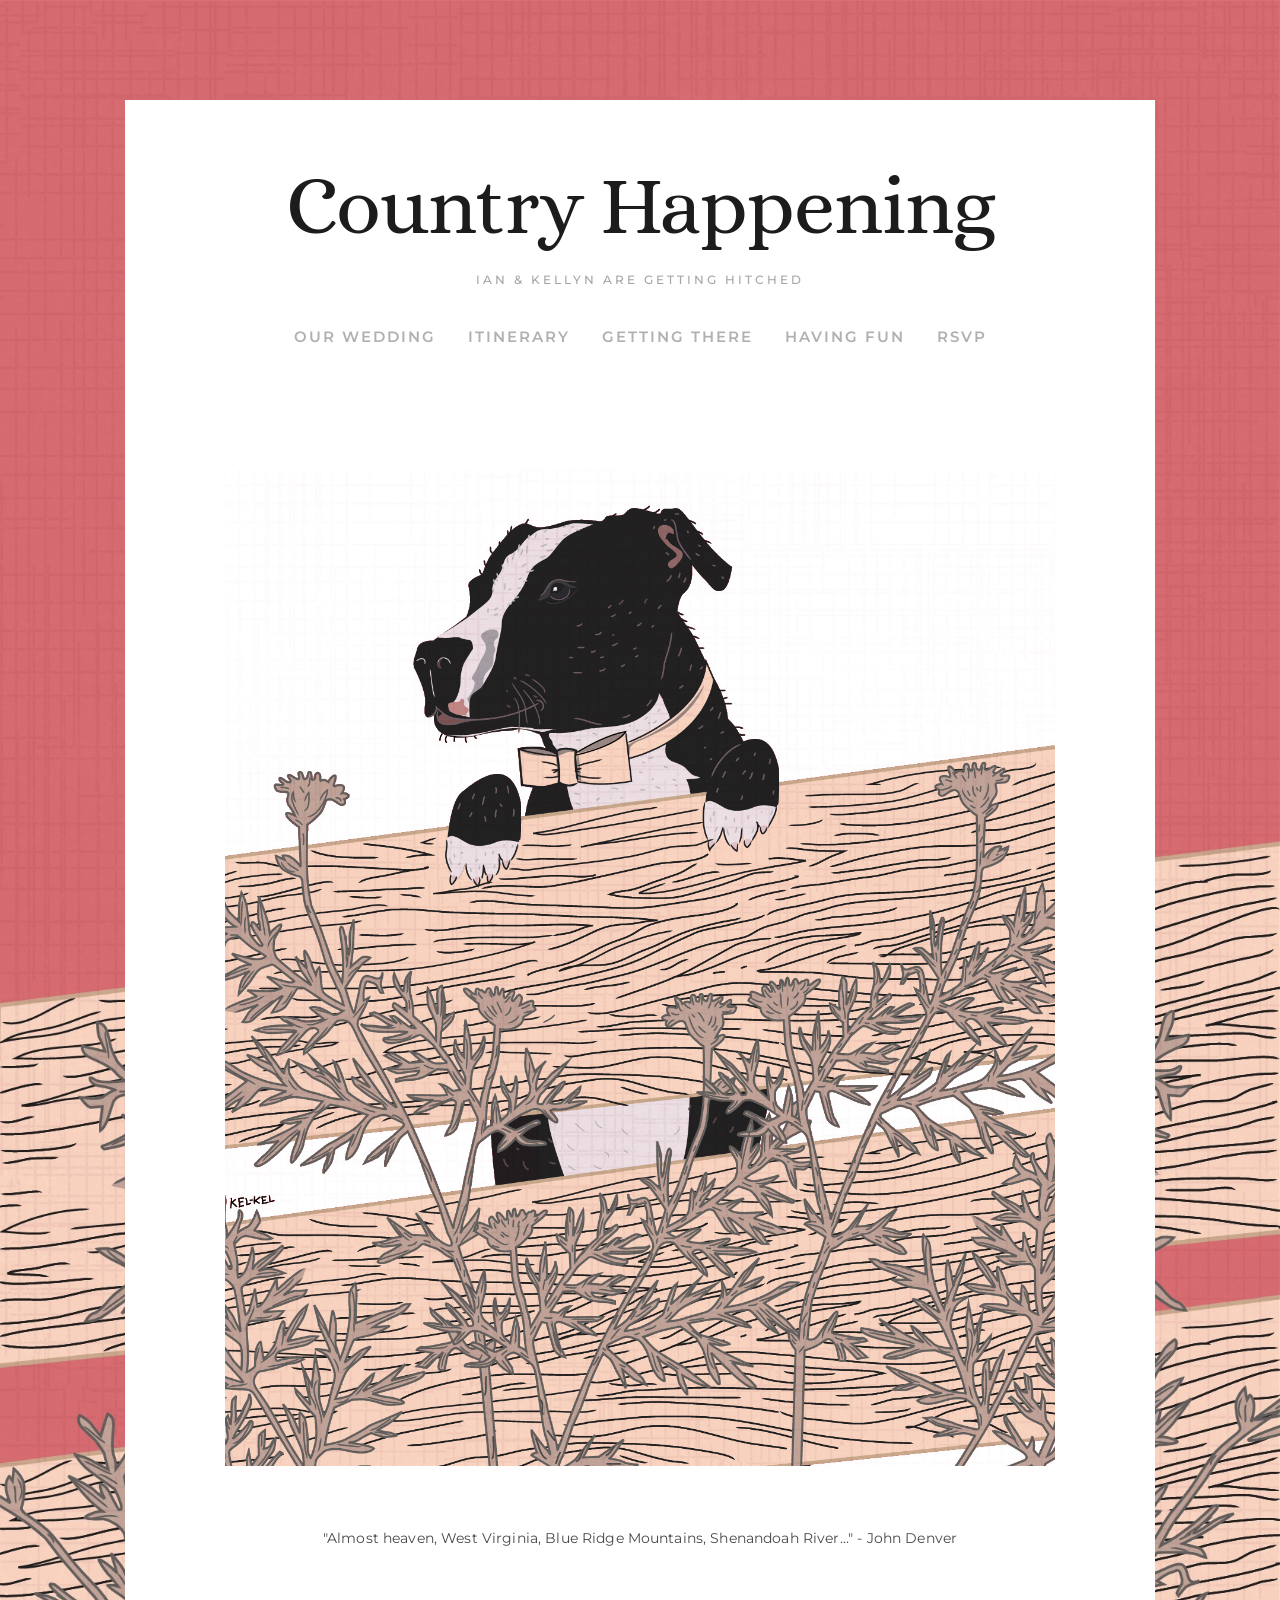
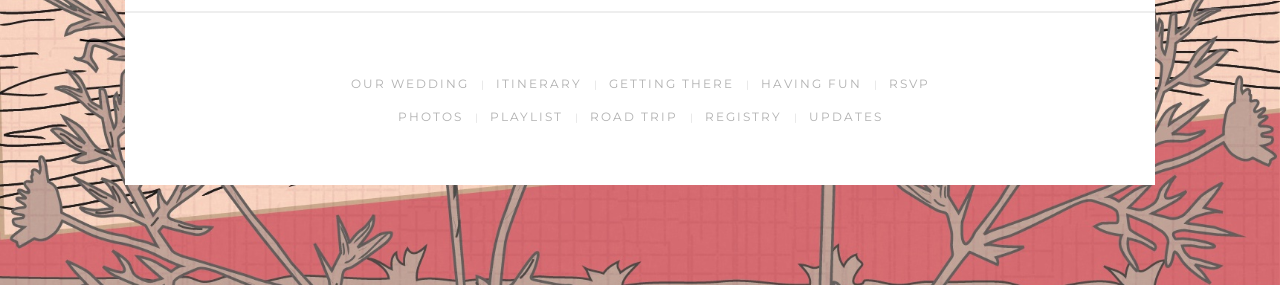
==== commit 1b2f5dc1: "Apply 8-point QA audit: fonts, borders, quote, background Fix #1 — Site title font: Lora → Alice (Go" ====
--- a/index.html
+++ b/index.html
@@ -31,7 +31,7 @@
       </div>
     </main>
 
-      <p class="footer-quote">&ldquo;Almost heaven, West Virginia, Blue Ridge Mountains, Shenandoah River..." - John Denver</p>
+      <p class="footer-quote">"Almost heaven, West Virginia, Blue Ridge Mountains, Shenandoah River..." - John Denver</p>
     <footer class="site-footer">
       <nav class="site-footer-nav" aria-label="Footer primary">
         <ul>
--- a/css/style.css
+++ b/css/style.css
@@ -1,4 +1,5 @@
-@import url('https://fonts.googleapis.com/css2?family=Lora:ital,wght@0,400;0,700;1,400&family=Montserrat:wght@300;400;500;600&display=swap');
+@import url('https://fonts.googleapis.com/css2?family=Alice&family=Lora:ital,wght@0,400;0,700;1,400&family=Montserrat:wght@300;400;500;600&display=swap');
+/* Alice = site title (matches original). Lora = lead/intro paragraphs. Montserrat = all UI text. */
 
 /* ─── Design Tokens (exact values from Squarespace computed styles) ── */
 :root {
@@ -25,8 +26,8 @@
   background-color: var(--color-bg);
   background-image: url('../images/wedding-background.jpg');
   background-repeat: no-repeat;
-  background-position: center top;
-  background-size: 100% auto;
+  background-position: 50% 0%;  /* exact computed */
+  background-size: cover;        /* exact computed */
   overflow-x: hidden;   /* also creates BFC so page-wrapper margins don't collapse */
   padding: 0;           /* body has no padding; white panel uses margin: 100px auto */
 }
@@ -38,22 +39,19 @@
   max-width: var(--site-max-width);     /* 1030px: exact computed */
   margin: var(--site-margin) auto;      /* 100px top/bottom; auto = centered left/right */
   background: #fff;
-  border-left:  2px solid var(--color-border);
-  border-right: 2px solid var(--color-border);
-  /* No box-shadow: original has none */
+  /* No side borders: original #canvas has none */
 }
 
 /* ─── Site Header ────────────────────────────────────────────────── */
 .site-header {
-  padding: 56px 100px 0;   /* 100px sides = #canvas padding-left/right: exact computed */
+  padding: 56px 100px 0;
   text-align: center;
-  /* border-bottom acts as .page-divider (2px rule between header and content) */
-  border-bottom: 2px solid var(--color-border);
+  /* No border-bottom: original .top-divider is display:none */
 }
 
 /* ─── Site Title (h1.logo equivalent) ───────────────────────────── */
 .site-title {
-  font-family: 'Lora', Georgia, serif;
+  font-family: 'Alice', Georgia, serif;  /* exact font: Alice (Google Fonts) */
   font-size: 82px;          /* exact computed */
   line-height: 1.2;         /* = 98.4px: exact computed */
   font-weight: 400;
@@ -164,11 +162,9 @@
   padding: 40px 100px 60px;
 }
 
-/* Homepage: no padding — dog illustration is full-bleed */
-/* margin-bottom: 52px = section#page margin-bottom: exact computed */
+/* Homepage: 100px on top/sides, 60px bottom so gap to quote = 60px */
 .site-content--home {
-  padding: 0;
-  margin-bottom: 52px;
+  padding: 100px 100px 60px;
 }
 
 /* ─── Hero Dog Animation (homepage) ─────────────────────────────── */
@@ -556,9 +552,9 @@
 
 /* ─── Site Footer (footer#footer equivalent) ─────────────────────── */
 .site-footer {
-  padding: 60px;           /* exact computed: 60px top/bottom */
+  padding: 60px 0;          /* 60px top/bottom; no side padding (content is centered inline) */
   text-align: center;
-  border-top: 2px solid var(--color-border); /* exact computed: 2px */
+  border-top: 2px solid var(--color-border); /* full-width: exact computed */
 }
 
 .site-footer-nav {
@@ -569,18 +565,18 @@
   margin-bottom: 0;
 }
 
-/* John Denver quote — sits OUTSIDE footer, directly above footer border-top.
-   Gap from dog image: from .site-content--home margin-bottom: 52px (exact computed).
-   Gap to footer border: 0px — quote immediately precedes footer. */
+/* John Denver quote — sits OUTSIDE footer, directly above footer divider line.
+   Space above (from image): 100px via .site-content--home padding-bottom.
+   Space below (to divider): 100px via padding-bottom — equal = quote is centered. */
 .footer-quote {
-  font-family: 'Lora', Georgia, serif;
-  font-style: italic;
-  font-size: 14px;             /* exact computed */
-  line-height: 1.8;            /* = 25.2px: exact computed */
-  color: var(--color-text-medium); /* rgba(28,28,28,0.8): exact computed */
+  font-family: 'Montserrat', sans-serif; /* proxima-nova substitute; NOT Lora */
+  font-style: normal;                    /* NOT italic */
+  font-size: 14px;
+  line-height: 1.8;
+  color: var(--color-text-medium);
   text-align: center;
-  padding: 0 60px;             /* match footer horizontal padding */
-  margin: 0;                   /* no margin — gap provided by adjacent elements */
+  padding: 0 60px 60px;
+  margin: 0;
   letter-spacing: 0.01em;
 }
 
@@ -611,8 +607,8 @@
   .site-content { padding: 28px 24px 40px; }
   .page-hero    { margin: 0 -24px 28px; }
   .photo-grid   { margin: 0 -24px; grid-template-columns: repeat(2, 1fr); }
-  .site-footer  { padding: 40px 24px; }
-  .footer-quote { padding: 0 24px; }
+  .site-footer  { padding: 40px 0; }
+  .footer-quote { padding: 0 24px 40px; }
   .site-nav     { margin-top: 28px; }
   .site-nav ul li + li { margin-left: 20px; }
   .playlist-layout { flex-direction: column; }
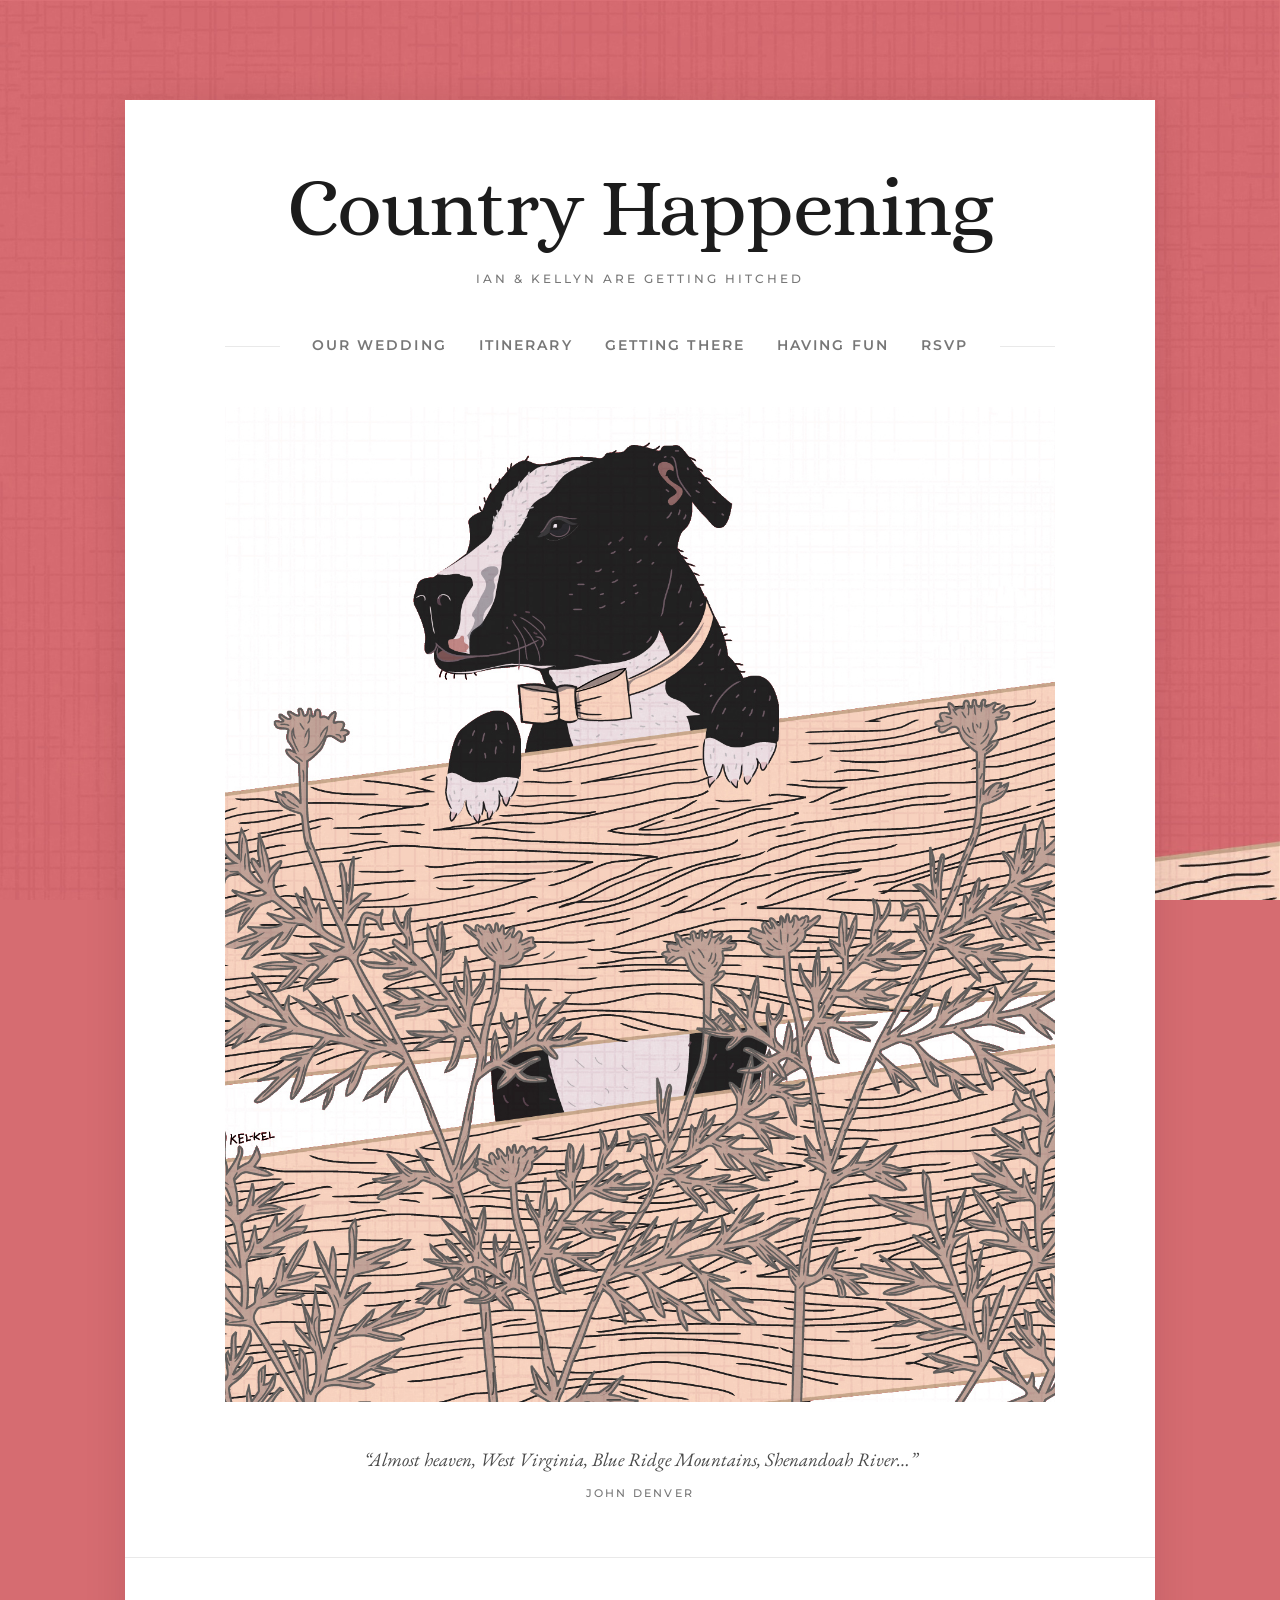
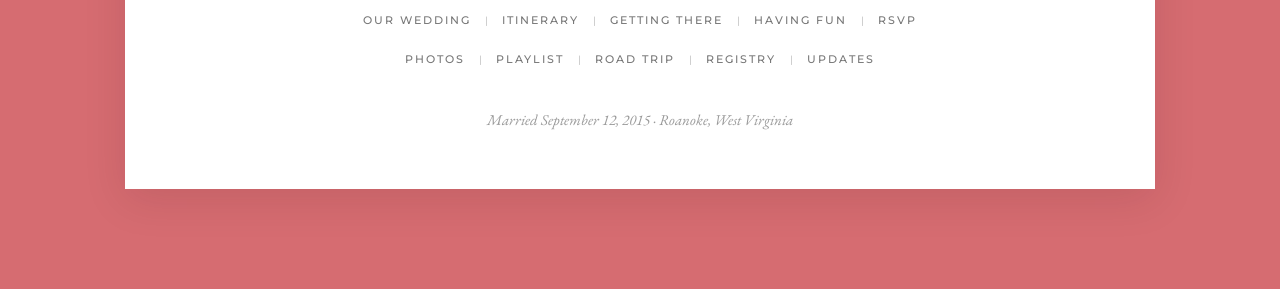
==== commit e2f1a836: "Restore original content and redesign the site Content: transcribe the real itinerary from the 2017 " ====
--- a/index.html
+++ b/index.html
@@ -1,9 +1,15 @@
 <!DOCTYPE html>
 <html lang="en">
 <head>
-  <meta charset="UTF-8">
-  <meta name="viewport" content="width=device-width, initial-scale=1.0">
+  <meta charset="utf-8">
+  <meta name="viewport" content="width=device-width, initial-scale=1">
   <title>Country Happening</title>
+  <meta name="description" content="Ian & Kellyn got hitched in the hills of West Virginia on September 12, 2015. The wedding website, preserved.">
+  <link rel="icon" href="images/favicon.png" type="image/png">
+  <link rel="apple-touch-icon" href="images/apple-touch-icon.png">
+  <link rel="preconnect" href="https://fonts.googleapis.com">
+  <link rel="preconnect" href="https://fonts.gstatic.com" crossorigin>
+  <link rel="stylesheet" href="https://fonts.googleapis.com/css2?family=Alice&family=EB+Garamond:ital,wght@0,400;0,600;1,400&family=Montserrat:wght@300;400;500;600&display=swap">
   <link rel="stylesheet" href="css/style.css">
 </head>
 <body>
@@ -23,15 +29,17 @@
       </nav>
     </header>
 
-    <!-- Homepage: full-bleed dog illustration, no padding -->
     <main class="site-content site-content--home">
       <div class="hero-dog">
-        <img class="dog-front" src="images/white_front.jpg" alt="Tay, peeking over a fence from the front">
-        <img class="dog-back"  src="images/white_back.jpg"  alt="Tay, seen from the back">
+        <img class="dog-front" src="images/white_front.jpg" width="1399" height="1678" alt="Illustration of Tater the dog, in a bow tie, peeking over a wooden fence">
+        <img class="dog-back" src="images/white_back.jpg" width="1399" height="1678" alt="" aria-hidden="true">
       </div>
+      <blockquote class="home-quote">
+        &ldquo;Almost heaven, West Virginia, Blue Ridge Mountains, Shenandoah River&hellip;&rdquo;
+        <cite>John Denver</cite>
+      </blockquote>
     </main>
 
-      <p class="footer-quote">"Almost heaven, West Virginia, Blue Ridge Mountains, Shenandoah River..." - John Denver</p>
     <footer class="site-footer">
       <nav class="site-footer-nav" aria-label="Footer primary">
         <ul>
@@ -51,28 +59,9 @@
           <li><a href="updates.html">Updates</a></li>
         </ul>
       </nav>
+      <p class="site-colophon">Married September 12, 2015 &middot; Roanoke, West Virginia</p>
     </footer>
 
   </div>
-
-  <script>
-    // Swap front/back dog illustration every 10 seconds with a 1s crossfade
-    const front = document.querySelector('.dog-front');
-    const back  = document.querySelector('.dog-back');
-    let showingFront = true;
-
-    setInterval(() => {
-      front.style.transition = 'opacity 1s ease';
-      back.style.transition  = 'opacity 1s ease';
-      if (showingFront) {
-        front.style.opacity = '0';
-        back.style.opacity  = '1';
-      } else {
-        front.style.opacity = '1';
-        back.style.opacity  = '0';
-      }
-      showingFront = !showingFront;
-    }, 10000);
-  </script>
 </body>
 </html>
--- a/css/style.css
+++ b/css/style.css
@@ -1,623 +1,778 @@
-@import url('https://fonts.googleapis.com/css2?family=Alice&family=Lora:ital,wght@0,400;0,700;1,400&family=Montserrat:wght@300;400;500;600&display=swap');
-/* Alice = site title (matches original). Lora = lead/intro paragraphs. Montserrat = all UI text. */
-
-/* ─── Design Tokens (exact values from Squarespace computed styles) ── */
+/* ──────────────────────────────────────────────────────────────────
+   Country Happening — site stylesheet
+   Fonts are loaded from <head> (Alice, EB Garamond, Montserrat).
+   Alice       = site title (the original Squarespace title face)
+   EB Garamond = lead paragraphs + serif subheads (stand-in for
+                 Garamond Premier Pro used on the original)
+   Montserrat  = navigation, labels, body copy (stand-in for Proxima Nova)
+   ────────────────────────────────────────────────────────────────── */
+
 :root {
-  --color-bg:           rgb(214, 108, 113);   /* body background: exact computed */
-  --color-border:       rgb(238, 238, 238);   /* panel borders + dividers: exact */
-  --color-text:         rgb(28, 28, 28);      /* headings + body text */
-  --color-text-medium:  rgba(28, 28, 28, 0.8);
-  --color-text-dim:     rgba(28, 28, 28, 0.4);
-  --color-text-faint:   rgba(28, 28, 28, 0.35);
-  --color-nav-default:  rgba(28, 28, 28, 0.35);
-  --color-nav-hover:    rgba(28, 28, 28, 0.7);
-  --color-accent:       rgb(214, 108, 113);   /* coral; matches bg — used for interactive accents */
-  --site-max-width:     1030px;               /* #canvas max-width: exact computed */
-  --site-margin:        100px;               /* canvas margin on all sides: exact computed */
-}
-
-/* ─── Reset & Base ──────────────────────────────────────────────── */
-*, *::before, *::after { box-sizing: border-box; margin: 0; padding: 0; }
-
-html { font-size: 16px; }
-
+  --coral:        rgb(214, 108, 113);
+  --coral-deep:   #b0444c;                 /* links: 4.6:1 on white */
+  --ink:          #1c1c1c;
+  --ink-80:       rgba(28, 28, 28, 0.80);
+  --ink-60:       rgba(28, 28, 28, 0.60);  /* #767676 — nav, meta */
+  --ink-45:       rgba(28, 28, 28, 0.45);
+  --rule:         #e9e9e9;
+  --rule-strong:  #d9d9d9;
+  --panel:        #ffffff;
+  --field:        #fafafa;
+
+  --font-title:   'Alice', Georgia, 'Times New Roman', serif;
+  --font-serif:   'EB Garamond', Garamond, Georgia, serif;
+  --font-sans:    'Montserrat', 'Helvetica Neue', Helvetica, Arial, sans-serif;
+
+  --site-max:     1030px;
+  --site-margin:  100px;   /* coral breathing room around the white panel */
+  --gutter:       100px;   /* inner left/right padding of the panel */
+  --measure:      640px;   /* centered lead paragraphs */
+}
+
+/* ─── Reset ─────────────────────────────────────────────────────── */
+*, *::before, *::after { box-sizing: border-box; }
+html { -webkit-text-size-adjust: 100%; }
+body, h1, h2, h3, h4, p, ul, ol, li, figure, figcaption, blockquote { margin: 0; padding: 0; }
+img { display: block; max-width: 100%; height: auto; }
+button, input, textarea { font: inherit; color: inherit; }
+
+::selection { background: var(--coral); color: #fff; }
+
+:focus-visible {
+  outline: 2px solid var(--coral);
+  outline-offset: 3px;
+}
+
+/* ─── Page background ───────────────────────────────────────────── */
+/* The wedding-invite illustration lives on a fixed layer so it fills
+   the viewport on every page, no matter how long the page is. */
 body {
-  font-family: 'Montserrat', 'Helvetica Neue', sans-serif;
-  background-color: var(--color-bg);
-  background-image: url('../images/wedding-background.jpg');
-  background-repeat: no-repeat;
-  background-position: 50% 0%;  /* exact computed */
-  background-size: cover;        /* exact computed */
-  overflow-x: hidden;   /* also creates BFC so page-wrapper margins don't collapse */
-  padding: 0;           /* body has no padding; white panel uses margin: 100px auto */
-}
-
-/* ─── Page Wrapper (#canvas equivalent) ─────────────────────────── */
+  font-family: var(--font-sans);
+  font-size: 15px;
+  line-height: 1.75;
+  color: var(--ink-80);
+  background-color: var(--coral);
+  min-height: 100vh;
+}
+
+body::before {
+  content: '';
+  position: fixed;
+  inset: 0;
+  z-index: -1;
+  background: var(--coral) url('../images/wedding-background.jpg') center top / cover no-repeat;
+}
+
+/* ─── White panel ───────────────────────────────────────────────── */
 .page-wrapper {
-  position: relative;
-  z-index: 1;
-  max-width: var(--site-max-width);     /* 1030px: exact computed */
-  margin: var(--site-margin) auto;      /* 100px top/bottom; auto = centered left/right */
-  background: #fff;
-  /* No side borders: original #canvas has none */
-}
-
-/* ─── Site Header ────────────────────────────────────────────────── */
+  max-width: var(--site-max);
+  margin: var(--site-margin) auto;
+  background: var(--panel);
+  box-shadow: 0 10px 40px rgba(60, 20, 22, 0.12);
+}
+
+/* ─── Header ────────────────────────────────────────────────────── */
 .site-header {
-  padding: 56px 100px 0;
+  padding: 60px var(--gutter) 0;
   text-align: center;
-  /* No border-bottom: original .top-divider is display:none */
-}
-
-/* ─── Site Title (h1.logo equivalent) ───────────────────────────── */
+}
+
 .site-title {
-  font-family: 'Alice', Georgia, serif;  /* exact font: Alice (Google Fonts) */
-  font-size: 82px;          /* exact computed */
-  line-height: 1.2;         /* = 98.4px: exact computed */
+  font-family: var(--font-title);
   font-weight: 400;
-  letter-spacing: -1px;     /* exact computed — negative tracking */
-  color: var(--color-text); /* rgb(28,28,28): exact computed */
-  margin-bottom: 0;         /* exact computed */
+  font-size: clamp(42px, 7.6vw, 82px);
+  line-height: 1.15;
+  letter-spacing: -0.015em;
+  color: var(--ink);
 }
 
 .site-title a {
   color: inherit;
   text-decoration: none;
-}
-
-.site-title a:hover {
-  color: var(--color-accent);
-}
-
-/* ─── Site Subtitle (.site-tag-line equivalent) ──────────────────── */
+  transition: color 0.2s;
+}
+.site-title a:hover { color: var(--coral); }
+
 .site-subtitle {
-  font-family: 'Montserrat', sans-serif;
-  font-size: 12px;                  /* exact computed */
+  margin-top: 14px;
+  font-size: 12px;
   font-weight: 500;
-  letter-spacing: 3px;              /* exact computed */
-  text-transform: uppercase;
-  color: var(--color-text-dim);     /* rgba(28,28,28,0.4): exact computed */
-  padding-top: 18px;                /* .site-tag-line padding-top: exact computed */
-  margin-bottom: 0;
-}
-
-/* ─── Navigation (nav.main-nav equivalent) ───────────────────────── */
-/* No extending lines — original uses plain centered list + margin gaps */
+  letter-spacing: 0.25em;
+  text-transform: uppercase;
+  color: var(--ink-60);
+}
+
+/* Primary nav: centered list with hairline rules running out to the
+   panel edges on either side (a signature of the original). */
 .site-nav {
   display: flex;
-  justify-content: center;
-  margin-top: 40px;         /* #topNav margin-top: exact computed */
-  padding-bottom: 24px;     /* space between last nav item and .page-divider border */
+  align-items: center;
+  gap: 32px;
+  margin-top: 40px;
+  padding-bottom: 36px;
+}
+
+.site-nav::before,
+.site-nav::after {
+  content: '';
+  flex: 1 1 0;
+  height: 1px;
+  background: var(--rule);
 }
 
 .site-nav ul {
   list-style: none;
   display: flex;
+  flex-wrap: wrap;
   justify-content: center;
-  flex-wrap: wrap;
-}
-
-/* margin-left: 32px between items (exact computed; no pipes in header nav) */
-.site-nav ul li + li {
-  margin-left: 32px;
-}
-
-/* ─── Footer Nav ─────────────────────────────────────────────────── */
+  column-gap: 32px;
+  row-gap: 10px;
+}
+
+.site-nav a {
+  display: inline-block;
+  padding: 4px 0;
+  font-size: 14px;
+  font-weight: 600;
+  letter-spacing: 0.15em;
+  text-transform: uppercase;
+  color: var(--ink-60);
+  text-decoration: none;
+  border-bottom: 1px solid transparent;
+  transition: color 0.2s, border-color 0.2s;
+}
+
+.site-nav a:hover { color: var(--ink); }
+
+.site-nav a[aria-current="page"] {
+  color: var(--ink);
+  border-bottom-color: var(--ink);
+}
+
+/* ─── Main content ──────────────────────────────────────────────── */
+.site-content {
+  padding: 8px var(--gutter) 72px;
+}
+
+.site-content--home {
+  padding: 8px var(--gutter) 0;
+}
+
+/* ─── Homepage: Tater the dog, front and back ───────────────────── */
+.hero-dog {
+  position: relative;
+  line-height: 0;
+}
+
+.hero-dog .dog-back {
+  position: absolute;
+  inset: 0;
+  opacity: 0;
+  animation: dog-swap 20s ease-in-out infinite;
+}
+
+@keyframes dog-swap {
+  0%, 45%   { opacity: 0; }
+  50%, 95%  { opacity: 1; }
+  100%      { opacity: 0; }
+}
+
+.home-quote {
+  padding: 44px 40px 56px;
+  text-align: center;
+  font-family: var(--font-serif);
+  font-size: 19px;
+  font-style: italic;
+  line-height: 1.5;
+  color: var(--ink-80);
+}
+
+.home-quote cite {
+  display: block;
+  margin-top: 10px;
+  font-family: var(--font-sans);
+  font-style: normal;
+  font-size: 11px;
+  font-weight: 500;
+  letter-spacing: 0.2em;
+  text-transform: uppercase;
+  color: var(--ink-60);
+}
+
+/* ─── Page hero (inner pages) ───────────────────────────────────── */
+.page-hero {
+  margin-bottom: 40px;
+}
+
+.page-hero img {
+  width: 100%;
+}
+
+.page-hero figcaption {
+  margin-top: 10px;
+  font-size: 11.5px;
+  line-height: 1.6;
+  letter-spacing: 0.02em;
+  color: var(--ink-60);
+}
+
+/* ─── Typography ────────────────────────────────────────────────── */
+.lead {
+  max-width: var(--measure);
+  margin: 0 auto 44px;
+  font-family: var(--font-serif);
+  font-size: 22px;
+  line-height: 1.5;
+  text-align: center;
+  color: var(--ink);
+}
+
+.site-content h2 {
+  font-size: 18px;
+  font-weight: 600;
+  letter-spacing: 0.18em;
+  text-transform: uppercase;
+  line-height: 1.3;
+  color: var(--ink);
+  margin: 0 0 10px;
+}
+
+.site-content h3 {
+  font-family: var(--font-serif);
+  font-size: 22px;
+  font-weight: 600;
+  line-height: 1.3;
+  color: var(--ink);
+  margin: 32px 0 8px;
+}
+
+.site-content h4 {
+  font-size: 11px;
+  font-weight: 600;
+  letter-spacing: 0.2em;
+  text-transform: uppercase;
+  color: var(--ink-60);
+  margin: 28px 0 6px;
+}
+
+.site-content h2 + h3,
+.site-content h3:first-child { margin-top: 0; }
+.site-content h3 + h4 { margin-top: 18px; }
+
+:where(.site-content p) { margin-bottom: 16px; }
+:where(.site-content p:last-child) { margin-bottom: 0; }
+
+.time {
+  font-size: 13px;
+  font-weight: 400;
+  letter-spacing: 0.15em;
+  text-transform: uppercase;
+  color: var(--ink-60);
+  margin-bottom: 10px;
+}
+
+.site-content a {
+  color: var(--coral-deep);
+  text-decoration: underline;
+  text-decoration-color: rgba(176, 68, 76, 0.4);
+  text-decoration-thickness: 1px;
+  text-underline-offset: 3px;
+  transition: text-decoration-color 0.2s;
+}
+
+.site-content a:hover { text-decoration-color: currentColor; }
+
+.site-content strong { color: var(--ink); font-weight: 600; }
+
+.site-content hr {
+  border: 0;
+  height: 1px;
+  background: var(--rule);
+  margin: 40px 0;
+}
+
+.site-content ol,
+.site-content ul {
+  padding-left: 24px;
+  margin-bottom: 16px;
+}
+
+.site-content li { margin-bottom: 10px; }
+.site-content li::marker { color: var(--ink-60); font-size: 13px; }
+
+/* ─── Our Wedding: ceremony schedule ────────────────────────────── */
+.schedule {
+  text-align: center;
+  max-width: 560px;
+  margin: 0 auto;
+}
+
+.schedule-item {
+  padding: 32px 0;
+  border-top: 1px solid var(--rule);
+}
+
+.schedule-item:first-child { border-top: 0; padding-top: 8px; }
+.schedule-item:last-child  { padding-bottom: 0; }
+
+/* ─── Itinerary: one event per day ──────────────────────────────── */
+.event {
+  display: grid;
+  grid-template-columns: 300px 1fr;
+  gap: 44px;
+  padding: 44px 0;
+  border-top: 1px solid var(--rule);
+}
+
+.event:first-child { border-top: 0; padding-top: 8px; }
+.event:last-child  { padding-bottom: 8px; }
+
+.event-media { position: relative; }
+
+.event-media img {
+  width: 100%;
+  aspect-ratio: 3 / 2;
+  object-fit: cover;
+}
+
+/* Calendar badge pinned to the photo's top-right corner */
+.event-date {
+  position: absolute;
+  top: 0;
+  right: 0;
+  min-width: 74px;
+  padding: 10px 10px 8px;
+  background: var(--panel);
+  text-align: center;
+  line-height: 1.1;
+  color: var(--ink);
+}
+
+.event-date .month {
+  display: block;
+  font-size: 11px;
+  font-weight: 600;
+  letter-spacing: 0.15em;
+  text-transform: uppercase;
+}
+
+.event-date .day {
+  display: block;
+  margin: 3px 0 5px;
+  font-family: var(--font-serif);
+  font-size: 30px;
+  font-weight: 600;
+}
+
+.event-date .clock {
+  display: block;
+  padding-top: 6px;
+  border-top: 1px solid var(--rule);
+  font-size: 10px;
+  font-weight: 500;
+  letter-spacing: 0.08em;
+  color: var(--ink-60);
+}
+
+.event-body h2 { margin-bottom: 6px; font-size: 22px; }
+
+.event-meta {
+  font-size: 13px;
+  line-height: 1.6;
+  color: var(--ink-60);
+  margin-bottom: 18px;
+}
+
+/* ─── Road Trip: pit stops ──────────────────────────────────────── */
+.stop { margin-bottom: 34px; }
+.stop:last-child { margin-bottom: 0; }
+
+.stop h4 {
+  margin: 0 0 6px;
+  font-size: 12px;
+  color: var(--ink);
+}
+
+.stop h4 span {
+  color: var(--ink-60);
+  font-weight: 500;
+}
+
+.stop h4 span::before { content: '\00b7'; margin: 0 8px; }
+
+/* ─── Photos: single column gallery, click to enlarge ───────────── */
+.site-content--photos { padding-top: 0; }
+
+.photo-grid { display: grid; gap: 28px; }
+
+.photo-grid a {
+  display: block;
+  line-height: 0;
+  transition: opacity 0.2s;
+}
+
+.photo-grid a:hover { opacity: 0.9; }
+.photo-grid img { width: 100%; }
+
+.lightbox {
+  display: none;
+  position: fixed;
+  inset: 0;
+  z-index: 100;
+  align-items: center;
+  justify-content: center;
+  background: rgba(20, 10, 11, 0.92);
+}
+
+.lightbox.is-open { display: flex; }
+
+.lightbox img {
+  max-width: min(92vw, 1400px);
+  max-height: 90vh;
+  width: auto;
+  height: auto;
+  object-fit: contain;
+}
+
+.lightbox button {
+  position: absolute;
+  display: grid;
+  place-items: center;
+  width: 48px;
+  height: 48px;
+  padding: 0;
+  border: 0;
+  border-radius: 50%;
+  background: rgba(255, 255, 255, 0.08);
+  color: #fff;
+  font-size: 28px;
+  line-height: 1;
+  cursor: pointer;
+  transition: background 0.2s;
+}
+
+.lightbox button:hover { background: rgba(255, 255, 255, 0.2); }
+.lightbox-close { top: 20px; right: 20px; }
+.lightbox-prev  { left: 20px;  top: 50%; transform: translateY(-50%); }
+.lightbox-next  { right: 20px; top: 50%; transform: translateY(-50%); }
+
+.lightbox-count {
+  position: absolute;
+  bottom: 20px;
+  left: 0;
+  right: 0;
+  text-align: center;
+  font-size: 11px;
+  letter-spacing: 0.2em;
+  color: rgba(255, 255, 255, 0.6);
+}
+
+/* ─── Playlist ──────────────────────────────────────────────────── */
+.playlist {
+  display: grid;
+  grid-template-columns: 283px 1fr;
+  gap: 60px;
+  align-items: start;
+}
+
+.album-art img {
+  width: 100%;
+  aspect-ratio: 1;
+  object-fit: cover;
+}
+
+.album-title {
+  margin-top: 16px;
+  font-size: 18px;
+  font-weight: 600;
+  letter-spacing: 0.08em;
+  text-transform: uppercase;
+  line-height: 1.3;
+  color: var(--ink);
+}
+
+.album-meta {
+  margin-top: 6px;
+  font-size: 13px;
+  color: var(--ink-60);
+}
+
+.tracklist {
+  list-style: none;
+  padding: 0;
+  margin: 0;
+  counter-reset: track;
+}
+
+.tracklist li {
+  display: grid;
+  grid-template-columns: 28px 1fr auto;
+  align-items: baseline;
+  gap: 12px;
+  padding: 12px 0;
+  border-top: 1px solid var(--rule);
+  counter-increment: track;
+}
+
+.tracklist li:last-child { border-bottom: 1px solid var(--rule); }
+
+.tracklist li::before {
+  content: counter(track);
+  font-size: 12px;
+  color: var(--ink-45);
+  font-variant-numeric: tabular-nums;
+}
+
+.track-title { color: var(--ink); font-size: 15px; }
+
+.track-artist {
+  font-size: 12.5px;
+  color: var(--ink-60);
+  margin-top: 2px;
+}
+
+.track-duration {
+  font-size: 12.5px;
+  color: var(--ink-60);
+  font-variant-numeric: tabular-nums;
+}
+
+/* ─── Updates (blog) ────────────────────────────────────────────── */
+.post + .post {
+  margin-top: 72px;
+  padding-top: 64px;
+  border-top: 1px solid var(--rule);
+}
+
+.post-header { text-align: center; margin-bottom: 36px; }
+
+.post-title { margin-bottom: 8px; }
+
+.post-date {
+  font-size: 12px;
+  font-style: italic;
+  letter-spacing: 0.15em;
+  color: var(--ink-60);
+}
+
+.video-embed {
+  position: relative;
+  aspect-ratio: 16 / 9;
+  margin: 28px 0;
+  background: #000;
+}
+
+.video-embed iframe {
+  position: absolute;
+  inset: 0;
+  width: 100%;
+  height: 100%;
+  border: 0;
+}
+
+.post-tags {
+  margin-top: 28px;
+  font-size: 12px;
+  color: var(--ink-60);
+}
+
+.post-tags span { color: var(--ink-45); margin-right: 6px; }
+
+.comments { margin-top: 36px; }
+
+.comments h4 { margin-top: 0; }
+
+.comment {
+  display: grid;
+  grid-template-columns: 40px 1fr;
+  gap: 14px;
+  padding: 18px 0;
+  border-top: 1px solid var(--rule);
+}
+
+.comment-avatar {
+  display: grid;
+  place-items: center;
+  width: 40px;
+  height: 40px;
+  border-radius: 50%;
+  background: var(--coral);
+  color: #fff;
+  font-family: var(--font-serif);
+  font-size: 20px;
+}
+
+.comment-meta {
+  font-size: 13px;
+  color: var(--ink);
+  font-weight: 600;
+  margin-bottom: 4px;
+}
+
+.comment-meta span {
+  font-weight: 400;
+  color: var(--ink-60);
+  margin-left: 8px;
+}
+
+.comment p { font-size: 14px; }
+
+/* ─── RSVP ──────────────────────────────────────────────────────── */
+.archived-notice {
+  max-width: var(--measure);
+  margin: 0 auto 40px;
+  padding: 22px 24px;
+  border-top: 1px solid var(--rule);
+  border-bottom: 1px solid var(--rule);
+  text-align: center;
+  font-family: var(--font-serif);
+  font-size: 17px;
+  font-style: italic;
+  line-height: 1.5;
+  color: var(--ink-60);
+}
+
+.rsvp-form {
+  max-width: 560px;
+  margin: 0 auto;
+}
+
+.form-row {
+  display: grid;
+  grid-template-columns: 1fr 1fr;
+  gap: 16px;
+}
+
+.form-field { margin-bottom: 18px; }
+
+.form-field label {
+  display: block;
+  margin-bottom: 6px;
+  font-size: 13px;
+  color: var(--ink-80);
+}
+
+.form-field input,
+.form-field textarea {
+  width: 100%;
+  padding: 10px 12px;
+  border: 1px solid var(--rule-strong);
+  border-radius: 0;
+  background: var(--field);
+  font-size: 14px;
+  color: var(--ink);
+}
+
+.form-field textarea { min-height: 110px; resize: vertical; }
+
+.form-field input:disabled,
+.form-field textarea:disabled { color: var(--ink-45); cursor: not-allowed; }
+
+.btn-submit {
+  display: block;
+  margin: 8px auto 0;
+  padding: 14px 36px;
+  border: 0;
+  border-radius: 0;
+  background: #272727;
+  color: #fff;
+  font-size: 13px;
+  font-weight: 500;
+  letter-spacing: 0.2em;
+  text-transform: uppercase;
+  cursor: pointer;
+  transition: background 0.2s;
+}
+
+.btn-submit:hover { background: var(--coral); }
+.btn-submit:disabled { background: #bdbdbd; cursor: not-allowed; }
+
+/* ─── Footer ────────────────────────────────────────────────────── */
+.site-footer {
+  padding: 48px var(--gutter) 56px;
+  border-top: 1px solid var(--rule);
+  text-align: center;
+}
+
 .site-footer-nav ul {
   list-style: none;
   display: flex;
+  flex-wrap: wrap;
   justify-content: center;
-  flex-wrap: wrap;
   align-items: center;
 }
 
-/* Footer nav uses | pipe separators (distinct from header nav which uses margin) */
-.site-footer-nav ul li:not(:last-child)::after {
+.site-footer-nav + .site-footer-nav { margin-top: 12px; }
+
+.site-footer-nav li:not(:last-child)::after {
   content: '|';
-  color: rgba(28, 28, 28, 0.2);
-  margin: 0 12px;
+  margin: 0 14px;
   font-size: 10px;
   font-weight: 300;
-  line-height: 1;
-}
-
-/* ─── Nav & Footer-Nav Links ─────────────────────────────────────── */
-/* Primary nav */
-.site-nav a {
-  font-family: 'Montserrat', sans-serif;
-  font-size: 15px;                    /* exact computed */
-  font-weight: 600;                   /* exact computed */
-  letter-spacing: 2px;               /* exact computed */
-  text-transform: uppercase;
-  color: var(--color-nav-default);   /* rgba(28,28,28,0.35): exact computed */
+  color: var(--ink-45);
+}
+
+.site-footer-nav a {
+  font-size: 11px;
+  font-weight: 500;
+  letter-spacing: 0.18em;
+  text-transform: uppercase;
+  color: var(--ink-60);
   text-decoration: none;
   transition: color 0.2s;
 }
 
-.site-nav a:hover,
-.site-nav a.active {
-  color: var(--color-nav-hover);     /* rgba(28,28,28,0.7): exact computed */
-}
-
-/* Footer nav (smaller, lighter weight than primary) */
-.site-footer-nav a {
-  font-family: 'Montserrat', sans-serif;
-  font-size: 12px;                   /* exact computed */
-  font-weight: 400;                  /* exact computed */
-  letter-spacing: 2px;              /* exact computed */
-  text-transform: uppercase;
-  color: var(--color-text-faint);   /* rgba(28,28,28,0.35): exact computed */
-  text-decoration: none;
-  transition: color 0.2s;
-}
-
-.site-footer-nav a:hover,
-.site-footer-nav a.active {
-  color: var(--color-nav-hover);
-}
-
-/* ─── Main Content ───────────────────────────────────────────────── */
-/* 100px sides = #canvas padding-left/right: exact computed */
-.site-content {
-  padding: 40px 100px 60px;
-}
-
-/* Homepage: 100px on top/sides, 60px bottom so gap to quote = 60px */
-.site-content--home {
-  padding: 100px 100px 60px;
-}
-
-/* ─── Hero Dog Animation (homepage) ─────────────────────────────── */
-.hero-dog {
-  position: relative;
-  line-height: 0;
-}
-
-.hero-dog .dog-front {
-  display: block;
-  width: 100%;
-}
-
-.hero-dog .dog-back {
-  position: absolute;
-  top: 0;
-  left: 0;
-  width: 100%;
-  display: block;
-  opacity: 0;
-}
-
-/* ─── Content Typography ─────────────────────────────────────────── */
-
-/* Section labels — maps to original h1 (proxima-nova equiv: Montserrat) */
-.site-content h1 {
-  font-family: 'Montserrat', sans-serif;
-  font-size: 20px;           /* exact computed */
-  font-weight: 600;          /* exact computed */
-  letter-spacing: 3px;       /* exact computed */
-  text-transform: uppercase; /* exact computed */
-  color: var(--color-text);  /* rgb(28,28,28): exact computed */
-  line-height: 1.2;          /* = 24px: exact computed */
-  text-align: left;
-  margin: 0 0 6px;           /* margin-bottom: 6px: exact computed */
-}
-
-/* Secondary headings (unused in original but kept as fallback) */
-.site-content h2 {
-  font-family: 'Montserrat', sans-serif;
-  font-size: 0.95rem;
-  font-weight: 500;
-  color: var(--color-text);
-  margin: 28px 0 12px;
-  text-transform: uppercase;
-  letter-spacing: 2px;
-}
-
-/* Time/date labels — maps to original h3 */
-.site-content h3 {
-  font-family: 'Montserrat', sans-serif;
-  font-size: 14px;           /* exact computed */
-  font-weight: 300;          /* exact computed */
-  letter-spacing: 2px;       /* exact computed */
-  text-transform: uppercase; /* exact computed */
-  color: var(--color-text);  /* rgb(28,28,28): exact computed */
-  line-height: 1.6;          /* = 22.4px: exact computed */
-  text-align: left;
-  margin: 14px 0 4px;        /* margin-top: 14px, margin-bottom: 4.2px: exact computed */
-}
-
-.site-content h4 {
-  font-family: 'Montserrat', sans-serif;
-  font-size: 0.7rem;
-  font-weight: 600;
-  color: #888;
-  letter-spacing: 0.12em;
-  text-transform: uppercase;
-  margin: 20px 0 6px;
-}
-
-/* Body paragraphs */
-.site-content p {
-  font-size: 14px;                       /* exact computed */
-  line-height: 1.8;                      /* = 25.2px: exact computed */
-  color: var(--color-text-medium);       /* rgba(28,28,28,0.8): exact computed */
-  margin-bottom: 14px;
-}
-
-/* Intro/lead paragraph — maps to original h2 (garamond equiv: Lora) */
-.site-content .lead {
-  font-family: 'Lora', Georgia, serif;  /* garamond-premier-pro-display substitute */
-  font-size: 20px;                       /* exact computed */
-  font-weight: 400;                      /* original: 300; Lora's lightest = 400 */
-  line-height: 1.4;                      /* = 28px: exact computed */
-  letter-spacing: 0.5px;                /* exact computed */
-  color: var(--color-text);             /* rgb(28,28,28): exact computed */
-  text-align: left;
-  margin: 0 0 28px;
-}
-
-.site-content a {
-  color: var(--color-accent);
-  text-decoration: underline;
-  text-decoration-color: rgba(214, 108, 113, 0.4);
-}
-
-.site-content a:hover { text-decoration-color: var(--color-accent); }
-
-.site-content hr {
-  border: none;
-  background-color: var(--color-border); /* height fill, not border: exact computed */
-  height: 2px;                           /* exact computed */
-  margin: 17px 0;                        /* .sqs-block-horizontalrule padding: 17px: exact */
-}
-
-.site-content ol {
-  padding-left: 40px;    /* exact computed: was 22px */
-  margin-bottom: 16px;
-}
-.site-content ul {
-  padding-left: 22px;
-  margin-bottom: 16px;
-}
-
-.site-content li {
-  font-size: 14px;                       /* exact computed */
-  line-height: 1.8;                      /* = 25.2px: exact computed */
-  color: var(--color-text-medium);       /* rgba(28,28,28,0.8): exact computed */
-  margin-bottom: 0;                      /* exact computed: was 8px */
-}
-
-/* ─── Page Hero Image (inner pages) ─────────────────────────────── */
-/* negative margin bleeds image to panel edge, overcoming 100px content padding */
-.page-hero {
-  margin: 0 -100px 32px;
-}
-
-.page-hero img {
-  width: 100%;
-  display: block;
-  max-height: 360px;
-  object-fit: cover;
-}
-
-.page-hero figcaption {
-  font-size: 12px;                       /* image-caption p: exact computed */
-  line-height: 1.68;                     /* = 20.16px: exact computed */
-  color: var(--color-text-medium);       /* rgba(28,28,28,0.8): exact computed */
-  text-align: center;
-  padding: 6px 0;
-  letter-spacing: 0.06em;
+.site-footer-nav a:hover { color: var(--ink); }
+
+.site-colophon {
+  margin-top: 36px;
+  font-family: var(--font-serif);
   font-style: italic;
-}
-
-/* ─── Itinerary Items ────────────────────────────────────────────── */
-.itinerary-day {
-  display: flex;
-  gap: 24px;
-  margin-bottom: 40px;
-  align-items: flex-start;
-}
-
-.itinerary-day .day-image { flex: 0 0 180px; }
-.itinerary-day .day-image img { width: 100%; display: block; }
-.itinerary-day .day-content { flex: 1; }
-
-.itinerary-day .day-title {
-  font-family: 'Montserrat', sans-serif;
-  font-size: 0.62rem;
-  font-weight: 700;
-  letter-spacing: 0.2em;
-  text-transform: uppercase;
-  color: #888;
-  margin-bottom: 2px;
-}
-
-.itinerary-day .day-name {
-  font-family: 'Lora', Georgia, serif;
-  font-size: 1.4rem;
-  color: var(--color-text);
-  margin-bottom: 4px;
-}
-
-.itinerary-day .day-date {
-  font-size: 0.72rem;
-  color: #aaa;
-  letter-spacing: 0.06em;
-  margin-bottom: 12px;
-}
-
-/* ─── Photo Gallery ──────────────────────────────────────────────── */
-/* Original: .image-list single-column stacked, 28px gap between images */
-.photo-grid {
-  display: block;
-}
-
-.photo-grid img {
-  width: 100%;
-  display: block;
-  /* natural aspect ratio — no forced square crop */
-  margin-bottom: 28px;   /* exact computed: ~28px gap between images */
-  cursor: pointer;
-  transition: opacity 0.2s;
-}
-
-.photo-grid img:last-child { margin-bottom: 0; }
-
-.photo-grid img:hover { opacity: 0.88; }
-
-/* ─── Playlist ───────────────────────────────────────────────────── */
-/* .playlist-layout replicates original float: left (283px) + float: right (515px) */
-.playlist-layout {
-  display: flex;
-  gap: 60px;             /* exact computed: 858 − 283 − 515 = 60px */
-  align-items: flex-start;
-}
-
-/* Left column: album art (283px square) + title/description stacked below */
-.playlist-embed {
-  flex: 0 0 283px;       /* exact computed: header.album-info width = 283px */
-  display: block;
-}
-
-.playlist-embed .album-art img {
-  width: 283px;          /* exact computed */
-  height: 283px;         /* exact computed — square crop */
-  object-fit: cover;
-  display: block;
-}
-
-.playlist-embed .album-info .playlist-title {
-  font-family: 'Montserrat', sans-serif;
-  font-size: 21px;       /* exact computed */
-  font-weight: 600;      /* exact computed */
-  text-transform: uppercase;
-  line-height: 1.2;      /* = 25.2px: exact computed */
-  color: var(--color-text);
-  letter-spacing: 0;
-  margin: 8px 0 4px;
-}
-
-.playlist-embed .album-info p {
-  font-size: 14px;
-  color: var(--color-text-medium);
-  line-height: 1.8;
-}
-
-/* Right column: tracklist fills remaining width */
-.tracklist {
-  flex: 1;
-  list-style: none;
-  padding: 0;
-  border-bottom: 2px solid rgba(0, 0, 0, 0.1);
-}
-
-.tracklist li {
-  display: flex;
-  justify-content: space-between;
-  align-items: baseline;
-  padding: 10px 0;
-  border-top: 2px solid rgba(0, 0, 0, 0.1);  /* exact computed: .bg.bar */
-}
-
-/* Song title (maps to a.link in original) */
-.tracklist li .track-info {
-  font-size: 16px;                  /* exact computed: a.link font-size */
-  color: rgba(0, 0, 0, 0.85);      /* exact computed */
-  flex: 1;
-}
-
-/* Artist name */
-.tracklist li .track-artist {
-  font-size: 13px;                  /* exact computed */
-  color: rgba(0, 0, 0, 0.5);       /* exact computed */
-  margin-top: 2px;
-}
-
-/* Duration */
-.tracklist li .track-duration {
-  font-size: 13px;                  /* exact computed */
-  color: rgba(0, 0, 0, 0.5);       /* exact computed */
-  margin-left: 12px;
-  white-space: nowrap;
-}
-
-/* ─── Registry ───────────────────────────────────────────────────── */
-.registry-orgs ol { padding-left: 20px; }
-.registry-orgs li { margin-bottom: 14px; }
-
-/* ─── Updates / Blog Posts ───────────────────────────────────────── */
-/* No border between posts — original uses margin-top: 80px gap */
-.post-item { }
-
-.post-item + .post-item {
-  margin-top: 80px;   /* article.hentry + article.hentry margin-top: exact computed */
-}
-
-/* Maps to .entry-title: 20px/600/3px/uppercase/centered */
-.post-title {
-  font-family: 'Montserrat', sans-serif;
-  font-size: 20px;            /* exact computed */
-  font-weight: 600;           /* exact computed */
-  letter-spacing: 3px;        /* exact computed */
-  text-transform: uppercase;  /* exact computed */
-  line-height: 1.2;           /* = 24px: exact computed */
-  color: var(--color-text);   /* rgb(28,28,28): exact computed */
-  text-align: center;         /* exact computed */
-  margin-bottom: 6px;         /* exact computed */
-}
-
-/* Maps to time.published: 12px/italic/rgba(28,28,28,0.4)/2px/centered */
-.post-meta {
-  font-size: 12px;                     /* exact computed: ~11.9px → 12px */
-  font-style: italic;                  /* exact computed */
-  font-weight: 400;                    /* exact computed */
-  letter-spacing: 2px;                 /* exact computed */
-  line-height: 1.8;                    /* = 25.2px: exact computed */
-  color: rgba(28, 28, 28, 0.4);        /* exact computed */
-  text-align: center;                  /* article header text-align: center */
-  margin-bottom: 45px;                 /* article header margin-bottom: 45px — gap to body */
-}
-
-/* ─── RSVP Form ──────────────────────────────────────────────────── */
-.form-field { margin-bottom: 18px; }  /* exact computed: was 20px */
-
-.form-field label {
-  display: block;
-  font-size: 14px;             /* exact computed: was 0.68rem ≈ 11px */
-  font-weight: 400;            /* exact computed: was 600 */
-  color: var(--color-text-medium);  /* rgba(28,28,28,0.8): exact computed */
-  margin-bottom: 6px;
-  letter-spacing: normal;
-  text-transform: none;
-}
-
-.form-field input,
-.form-field textarea {
-  width: 100%;
-  height: 38px;                /* exact computed */
-  padding: 10px;               /* exact computed */
-  border: 1px solid rgb(169, 169, 169);  /* exact computed: was #ddd */
-  border-radius: 0;            /* exact computed */
-  font-family: 'Montserrat', sans-serif;
-  font-size: 14px;             /* exact computed */
-  color: #333;
-  background: rgb(250, 250, 250);  /* exact computed */
-  box-shadow: none;
-  outline: none;
-  transition: border-color 0.2s;
-}
-
-.form-field input:focus,
-.form-field textarea:focus { border-color: var(--color-accent); }
-
-.form-field textarea {
-  height: auto;
-  min-height: 100px;           /* exact computed */
-  resize: vertical;
-}
-
-.form-row { display: flex; gap: 16px; }
-.form-row .form-field { flex: 1; }
-
-.btn-submit {
-  display: block;
-  width: 100%;
-  height: 48px;                /* exact computed */
-  padding: 14px 35px;          /* exact computed: 14px top/bottom × 35px left/right */
-  background: rgb(39, 39, 39); /* exact computed: was #333 */
-  color: #fff;
-  border: none;
-  border-radius: 0;
-  font-family: 'Montserrat', sans-serif;
-  font-size: 14px;             /* exact computed */
-  font-weight: 400;            /* exact computed: was 600 */
-  letter-spacing: 2px;         /* exact computed */
-  text-transform: uppercase;
-  cursor: pointer;
-  transition: background 0.2s;
-  margin-top: 10px;
-}
-
-.btn-submit:hover { background: var(--color-accent); }
-
-.archived-notice {
-  background: #fdf5f4;
-  border: 1px solid #f0d8d4;
-  padding: 16px 20px;
-  margin-bottom: 28px;
-  font-size: 0.82rem;
-  color: #888;
-  text-align: center;
-}
-
-/* ─── Site Footer (footer#footer equivalent) ─────────────────────── */
-.site-footer {
-  padding: 60px 0;          /* 60px top/bottom; no side padding (content is centered inline) */
-  text-align: center;
-  border-top: 2px solid var(--color-border); /* full-width: exact computed */
-}
-
-.site-footer-nav {
-  margin-bottom: 14px;
-}
-
-.site-footer-nav + .site-footer-nav {
-  margin-bottom: 0;
-}
-
-/* John Denver quote — sits OUTSIDE footer, directly above footer divider line.
-   Space above (from image): 100px via .site-content--home padding-bottom.
-   Space below (to divider): 100px via padding-bottom — equal = quote is centered. */
-.footer-quote {
-  font-family: 'Montserrat', sans-serif; /* proxima-nova substitute; NOT Lora */
-  font-style: normal;                    /* NOT italic */
-  font-size: 14px;
-  line-height: 1.8;
-  color: var(--color-text-medium);
-  text-align: center;
-  padding: 0 60px 60px;
-  margin: 0;
-  letter-spacing: 0.01em;
-}
-
-/* ─── Road Trip Stops ────────────────────────────────────────────── */
-/* h3 inside .stop-item inherits standard h3 styles (14px/300/2px/uppercase/rgb(28,28,28)) */
-.stop-item { margin-bottom: 32px; }
-
-/* ─── Responsive ─────────────────────────────────────────────────── */
-/* At viewports narrower than 1230px (1030+100+100), side margins shrink
-   automatically via margin: auto — no override needed.
-   We only need to shrink the vertical margin and adjust inner padding
-   at genuine mobile widths. */
+  font-size: 15px;
+  color: var(--ink-45);
+}
+
+/* ─── Responsive ────────────────────────────────────────────────── */
+@media (max-width: 1230px) {
+  :root { --site-margin: 48px; }
+}
 
 @media (max-width: 900px) {
-  .page-wrapper {
-    margin-top: 40px;
-    margin-bottom: 40px;
-    border-left: none;
-    border-right: none;
-  }
+  :root { --site-margin: 24px; --gutter: 48px; }
+  .site-header { padding-top: 48px; }
+  .site-nav { gap: 24px; }
+  .site-nav ul { column-gap: 22px; }
+  .site-nav a { font-size: 12.5px; letter-spacing: 0.12em; }
+  .event { grid-template-columns: 240px 1fr; gap: 32px; }
+  .playlist { grid-template-columns: 220px 1fr; gap: 40px; }
 }
 
 @media (max-width: 767px) {
-  /* Squarespace mobile breakpoint */
-  .page-wrapper { margin: 0; }
-  .site-header  { padding: 40px 24px 0; }
-  .site-title   { font-size: 52px; }
-  .site-content { padding: 28px 24px 40px; }
-  .page-hero    { margin: 0 -24px 28px; }
-  .photo-grid   { margin: 0 -24px; grid-template-columns: repeat(2, 1fr); }
-  .site-footer  { padding: 40px 0; }
-  .footer-quote { padding: 0 24px 40px; }
-  .site-nav     { margin-top: 28px; }
-  .site-nav ul li + li { margin-left: 20px; }
-  .playlist-layout { flex-direction: column; }
-  .playlist-embed  { flex: none; width: 100%; }
-  .itinerary-day { flex-direction: column; }
-  .itinerary-day .day-image { flex: none; width: 100%; }
-}
-
-@media (max-width: 500px) {
-  .site-title { font-size: 40px; }
-  .photo-grid { grid-template-columns: repeat(2, 1fr); }
-}
+  :root { --site-margin: 0px; --gutter: 24px; }
+  .page-wrapper { box-shadow: none; }
+  .site-header { padding-top: 40px; }
+  .site-subtitle { font-size: 10.5px; letter-spacing: 0.2em; }
+  .site-nav { margin-top: 28px; padding-bottom: 28px; gap: 0; }
+  .site-nav::before, .site-nav::after { display: none; }
+  .site-nav ul { column-gap: 20px; row-gap: 6px; }
+  .site-nav a { font-size: 12px; }
+  .site-content { padding-bottom: 56px; }
+  .lead { font-size: 19px; margin-bottom: 36px; }
+  .home-quote { padding: 32px 8px 40px; font-size: 17px; }
+  .event { grid-template-columns: 1fr; gap: 24px; padding: 36px 0; }
+  .playlist { grid-template-columns: 1fr; gap: 32px; }
+  .album-art { max-width: 283px; }
+  .form-row { grid-template-columns: 1fr; gap: 0; }
+  .site-footer { padding: 40px var(--gutter) 48px; }
+  .site-footer-nav li:not(:last-child)::after { margin: 0 9px; }
+  .site-footer-nav a { font-size: 10px; }
+  .lightbox button { width: 40px; height: 40px; font-size: 22px; }
+  .lightbox-prev { left: 8px; }
+  .lightbox-next { right: 8px; }
+}
+
+/* ─── Motion preferences ────────────────────────────────────────── */
+@media (prefers-reduced-motion: reduce) {
+  *, *::before, *::after { transition: none !important; }
+  .hero-dog .dog-back { animation: none; }
+}
